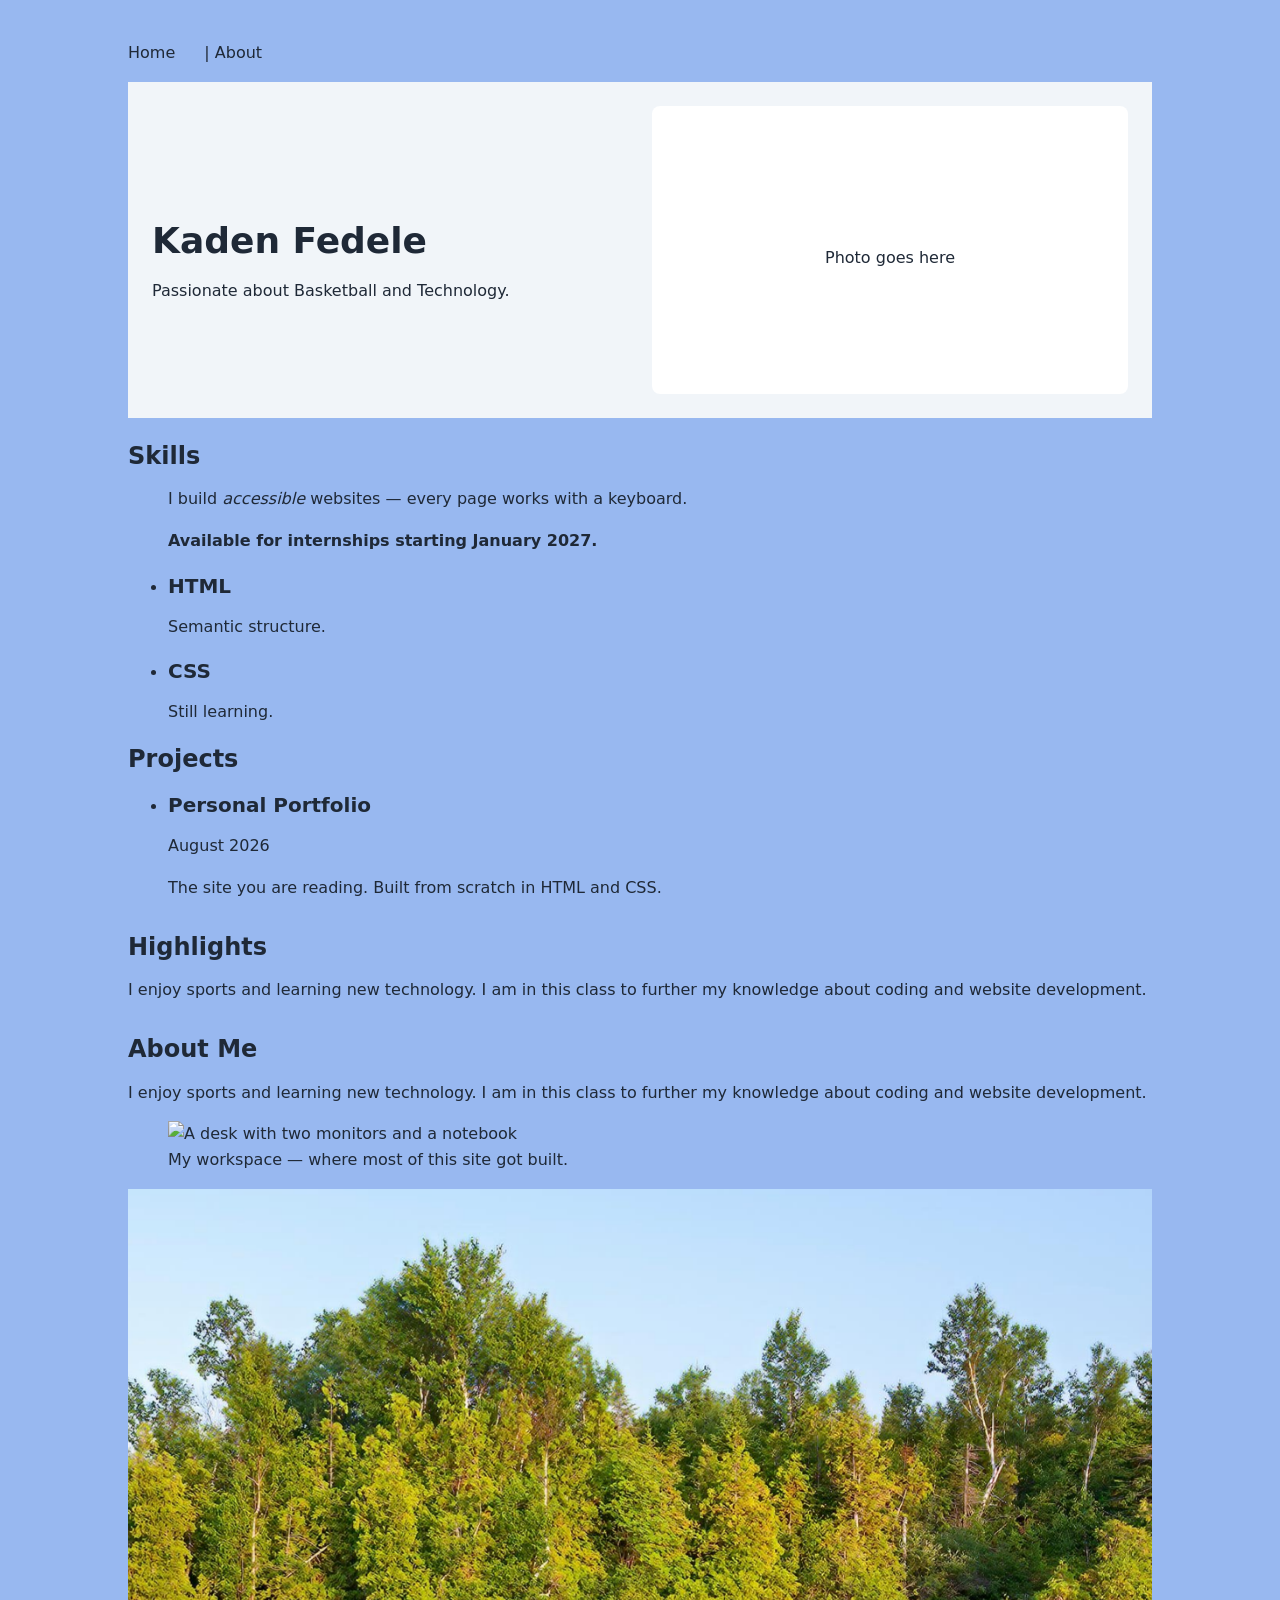
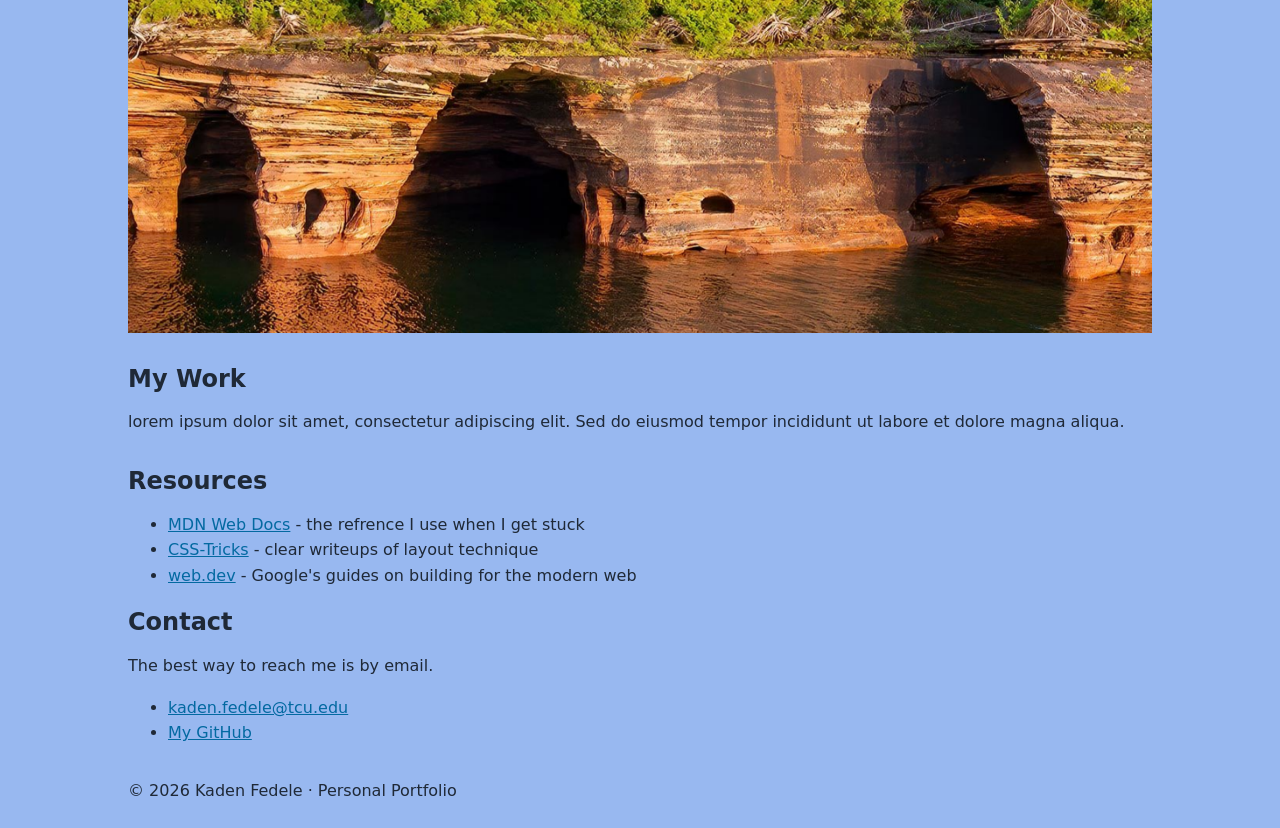
==== index.html @ b448541f "new changes" ====
<!DOCTYPE html>
<html lang="en">



<head>
    <meta charset="UTF-8">
    <meta name="viewport" content="width=device-width, initial-scale=1.0">
    <title>Document</title>
    <link rel="stylesheet" href="css/styles.css"></head>
<body>


    <nav>
        <a href="index.html">Home</a> |
        <a href="about.html">About</a>
    </nav>
    <header>
        <div class="header-text">
            <h1>Kaden Fedele</h1>
            <p>Passionate about Basketball and Technology.</p>
        </div>
        <div class="header-pic">
            <!-- TODO: replace before submitting -->
            <p>Photo goes here</p>
        </div>
    </header>
    <main>
        <section id="skills">
    <h2>Skills</h2>
    <ul class="skills-grid">
    <p>I build <em>accessible</em> websites — every page works with a keyboard.</p>
<p><strong>Available for internships starting January 2027.</strong></p>
        <li class="skill-card">
            <h3>HTML</h3>
            <p>Semantic structure.</p>
        </li>
        <li class="skill-card">
            <h3>CSS</h3>
            <p>Still learning.</p>
        </li>
    </ul>
<section id="projects">
    <h2>Projects</h2>
    <ul class="project-list">
        <li class="project-card">
            <h3>Personal Portfolio</h3>
            <p><time datetime="2026-08">August 2026</time></p>
            <p>The site you are reading. Built from scratch in HTML and CSS.</p>
        </li>
    </ul>
</section>
    </section>
        <section>
            <h2>Highlights</h2>
            <p>I enjoy sports and learning new technology. I am in this class to further my knowledge about coding and website development.</p>
        </section>

        <section>
            <h2>About Me</h2>
            <p>I enjoy sports and learning new technology. I am in this class to further my knowledge about coding and website development.</p>
                <figure>
                    <img src="images/workspace.jpg" alt="A desk with two monitors and a notebook">
                    <figcaption>My workspace — where most of this site got built.</figcaption>
                </figure>
            <img src="images/screensaver.png" alt="a picture that captures a moment in nature">
            </section>

        <section>
            <h2 id="work">My Work</h2>
            <p>lorem ipsum dolor sit amet, consectetur adipiscing elit. Sed do eiusmod tempor incididunt ut labore et dolore magna aliqua.</p>
        </section>

        <aside id="resources">
            <h2>Resources</h2>
            <ul>
                <li><a href="http://developer.mozilla.org/" target="_blank" rel="noopener">MDN Web Docs</a> - the refrence I use when I get stuck</li>
                <li><a href="https://css-tricks.com/" target="_blank" rel="noopener">CSS-Tricks</a> - clear writeups of layout technique</li>
                <li><a href="https://web.dev/" target="_blank" rel="noopener">web.dev</a> - Google's guides on building for the modern web</li>
            </ul>
        </aside>
        <section id="contact">
    <h2>Contact</h2>
    <p>The best way to reach me is by email.</p>
    <ul>
        <li><a href="kaden.fedele@tcu.edu">kaden.fedele@tcu.edu</a></li>
        <li><a href="https://github.com/kadenfedele" target="_blank" rel="noopener">My GitHub</a></li>
    </ul>
</section>
    </main>
    <footer>
       <p>&copy; 2026 Kaden Fedele · Personal Portfolio</p>
    </footer>
    
</body>
</html>
---- css/styles.css ----
/* ==========================
   1. RESET
   ========================== */

::before,
::after {
    box-sizing: border-box;
    margin: 0;
    padding: 0;
}

img {
    max-width: 100%;
    height: auto;
    display: block;
}

/* ==========================
   2. DESIGN TOKENS
   ========================== */

   :root {
    /* Color */
    --color-bg: #98b8f0;
    --color-surface: #ffffff;
    --color-text: #1f2937;
    --color-accent: #0369a1;

    /* Spacing — a modular scale */
    --space-sm: 0.5rem;
    --space-md: 1rem;
    --space-lg: 1.5rem;
    --space-xl: 2rem;

    /* Typography */
    --text-base: 1rem;
    --text-h3: 1.25rem;
    --text-h2: 1.5rem;
    --text-h1: 2.25rem;
    --leading-body: 1.6;
    --leading-heading: 1.2;

    /* Layout */
    --page-width: 64rem;
    --reading-width: 70ch;

    --font-stack: system-ui, 'Segoe UI', Tahoma, sans-serif;
    --color-surface-alt: #f1f5f9;
    --radius-md: 8px;
}

/* ==========================
   3. BASE ELEMENT STYLES
   ========================== */

   body {
    font-family: var(--font-stack);
    background-color: var(--color-bg);
    color: var(--color-text);
    font-size: var(--text-base);
    line-height: var(--leading-body);
}

h1 { font-size: var(--text-h1); line-height: var(--leading-heading); }
h2 { font-size: var(--text-h2); line-height: var(--leading-heading); }
h3 { font-size: var(--text-h3); line-height: var(--leading-heading); }

h1, h2, h3 { margin-bottom: var(--space-sm); }
p { margin-bottom: var(--space-md); }
p:last-child { margin-bottom: 0; }

a { color: var(--color-accent); }

/* ==========================
   4. LAYOUT
   ========================== */

   body {
    max-width: var(--page-width);
    margin: 0 auto;
    padding: var(--space-lg) var(--space-md);
}

header {
    display: flex;
    align-items: center;
    gap: var(--space-lg);
    padding: var(--space-lg);
    background-color: var(--color-surface-alt);
    margin-bottom: var(--space-lg);
}
.header-text { flex: 1; }
.header-pic {
    flex: 1;
    background-color: var(--color-surface);
    min-height: 18rem;
    border-radius: var(--radius-md);
    display: flex;
    align-items: center;
    justify-content: center;
    color: var(--color-muted);
}

nav {
    padding: var(--space-md) 0;
}
nav a {
    color: var(--color-text);
    text-decoration: none;
    margin-right: var(--space-lg);
}
nav a:hover { color: var(--color-accent); }

section { margin-bottom: var(--space-xl); }
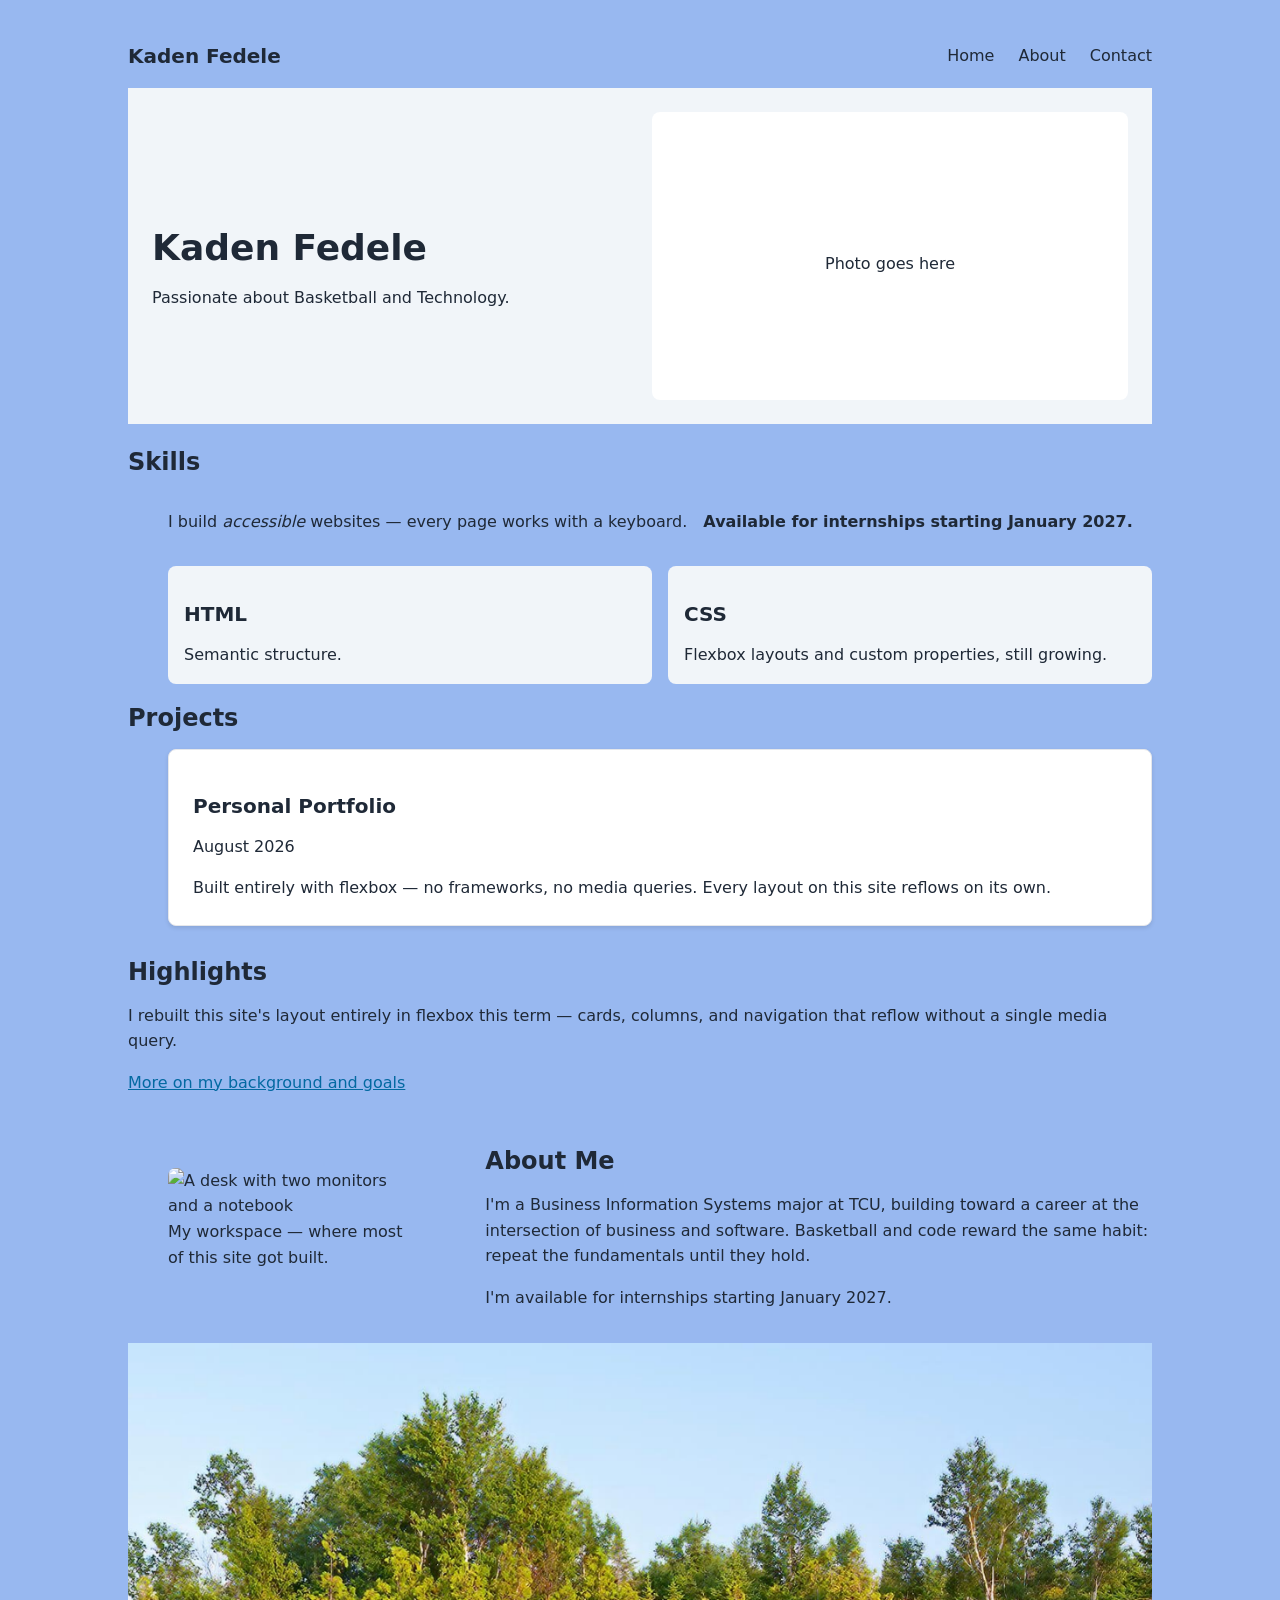
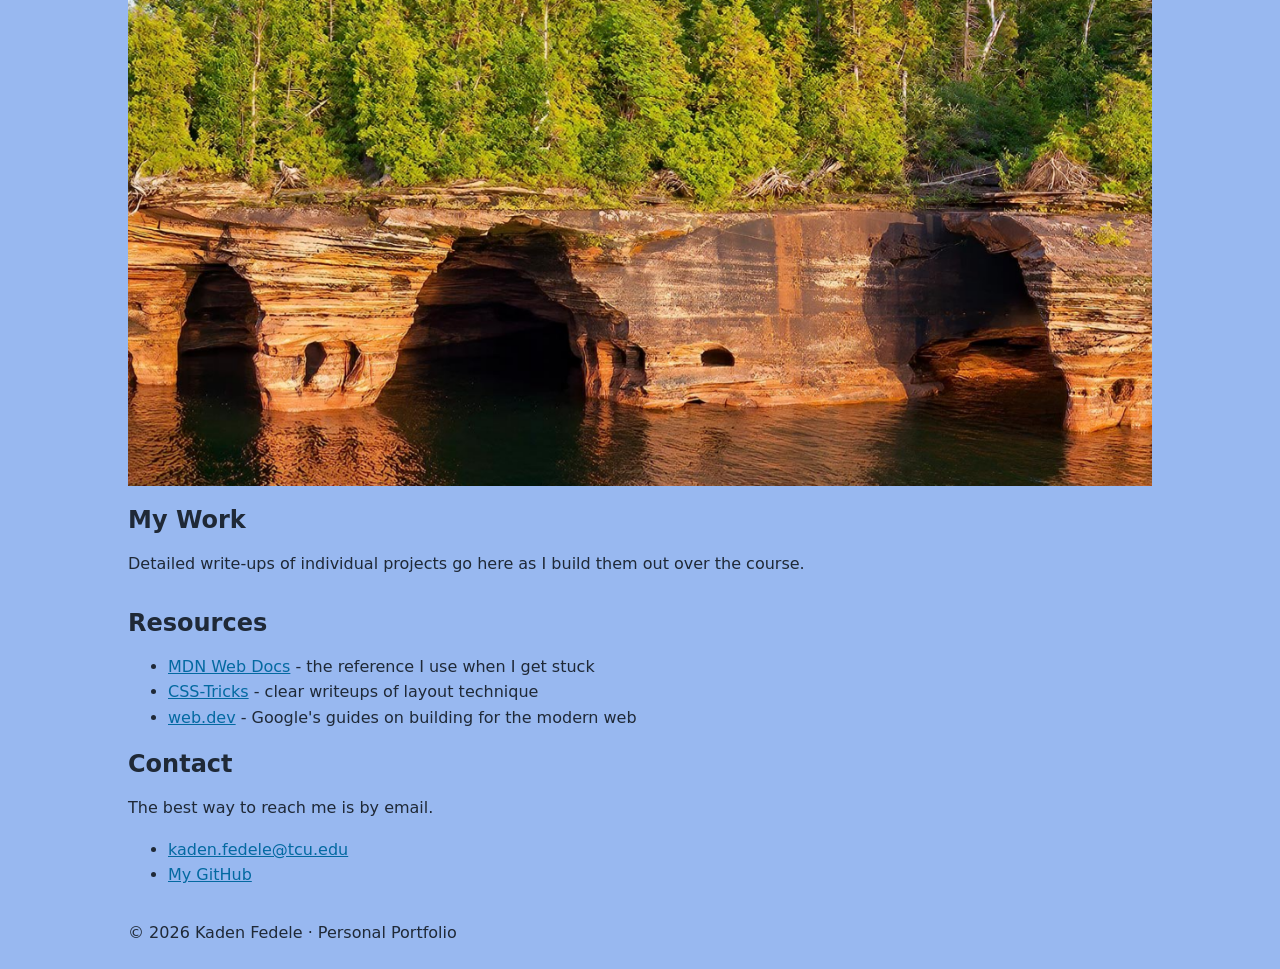
==== commit 94514863: "fixed everything" ====
--- a/index.html
+++ b/index.html
@@ -11,9 +11,13 @@
 <body>
 
 
-    <nav>
-        <a href="index.html">Home</a> |
-        <a href="about.html">About</a>
+    <nav class="nav-container">
+        <a href="index.html" class="logo">Kaden Fedele</a>
+        <div class="nav-links">
+            <a href="index.html">Home</a>
+            <a href="about.html">About</a>
+            <a href="index.html#contact">Contact</a>
+        </div>
     </nav>
     <header>
         <div class="header-text">
@@ -37,7 +41,7 @@
         </li>
         <li class="skill-card">
             <h3>CSS</h3>
-            <p>Still learning.</p>
+            <p>Flexbox layouts and custom properties, still growing.</p>
         </li>
     </ul>
 <section id="projects">
@@ -46,35 +50,42 @@
         <li class="project-card">
             <h3>Personal Portfolio</h3>
             <p><time datetime="2026-08">August 2026</time></p>
-            <p>The site you are reading. Built from scratch in HTML and CSS.</p>
+            <p>Built entirely with flexbox — no frameworks, no media queries. Every layout on this site reflows on its own.</p>
         </li>
     </ul>
 </section>
     </section>
         <section>
             <h2>Highlights</h2>
-            <p>I enjoy sports and learning new technology. I am in this class to further my knowledge about coding and website development.</p>
+            <p>I rebuilt this site's layout entirely in flexbox this term — cards, columns, and navigation that reflow without a single media query.</p>
+            <p><a href="#about">More on my background and goals</a></p>
         </section>
 
-        <section>
-            <h2>About Me</h2>
-            <p>I enjoy sports and learning new technology. I am in this class to further my knowledge about coding and website development.</p>
+        <section class="about">
+            <div class="about-image">
                 <figure>
                     <img src="images/workspace.jpg" alt="A desk with two monitors and a notebook">
                     <figcaption>My workspace — where most of this site got built.</figcaption>
                 </figure>
-            <img src="images/screensaver.png" alt="a picture that captures a moment in nature">
-            </section>
+            </div>
+            <div class="about-text">
+                <h2 id="about">About Me</h2>
+                <p>I'm a Business Information Systems major at TCU, building toward a career at the intersection of business and software. Basketball and code reward the same habit: repeat the fundamentals until they hold.</p>
+                <p>I'm available for internships starting January 2027.</p>
+            </div>
+        </section>
+        <!-- TODO: screensaver.png pulled out of About — decide where it belongs -->
+        <img src="images/screensaver.png" alt="a picture that captures a moment in nature">
 
         <section>
             <h2 id="work">My Work</h2>
-            <p>lorem ipsum dolor sit amet, consectetur adipiscing elit. Sed do eiusmod tempor incididunt ut labore et dolore magna aliqua.</p>
+            <p>Detailed write-ups of individual projects go here as I build them out over the course.</p>
         </section>
 
         <aside id="resources">
             <h2>Resources</h2>
             <ul>
-                <li><a href="http://developer.mozilla.org/" target="_blank" rel="noopener">MDN Web Docs</a> - the refrence I use when I get stuck</li>
+                <li><a href="http://developer.mozilla.org/" target="_blank" rel="noopener">MDN Web Docs</a> - the reference I use when I get stuck</li>
                 <li><a href="https://css-tricks.com/" target="_blank" rel="noopener">CSS-Tricks</a> - clear writeups of layout technique</li>
                 <li><a href="https://web.dev/" target="_blank" rel="noopener">web.dev</a> - Google's guides on building for the modern web</li>
             </ul>
@@ -83,7 +94,7 @@
     <h2>Contact</h2>
     <p>The best way to reach me is by email.</p>
     <ul>
-        <li><a href="kaden.fedele@tcu.edu">kaden.fedele@tcu.edu</a></li>
+        <li><a href="mailto:kaden.fedele@tcu.edu">kaden.fedele@tcu.edu</a></li>
         <li><a href="https://github.com/kadenfedele" target="_blank" rel="noopener">My GitHub</a></li>
     </ul>
 </section>
--- a/css/styles.css
+++ b/css/styles.css
@@ -47,6 +47,8 @@
     --font-stack: system-ui, 'Segoe UI', Tahoma, sans-serif;
     --color-surface-alt: #f1f5f9;
     --radius-md: 8px;
+    --color-border: #e5e7eb;
+    --shadow-sm: 0 2px 4px rgba(0, 0, 0, 0.1);
 }
 
 /* ==========================
@@ -88,8 +90,9 @@
     padding: var(--space-lg);
     background-color: var(--color-surface-alt);
     margin-bottom: var(--space-lg);
+    flex-wrap: wrap;
 }
-.header-text { flex: 1; }
+.header-text { flex: 1; min-width: 16rem; }
 .header-pic {
     flex: 1;
     background-color: var(--color-surface);
@@ -99,6 +102,7 @@
     align-items: center;
     justify-content: center;
     color: var(--color-muted);
+    min-width: 16rem;
 }
 
 nav {
@@ -107,8 +111,63 @@
 nav a {
     color: var(--color-text);
     text-decoration: none;
-    margin-right: var(--space-lg);
 }
 nav a:hover { color: var(--color-accent); }
 
-section { margin-bottom: var(--space-xl); }+.nav-container {
+    display: flex;
+    align-items: center;
+    justify-content: space-between;
+    flex-wrap: wrap;
+    gap: var(--space-md);
+}
+.nav-links {
+    display: flex;
+    gap: var(--space-lg);
+}
+.logo {
+    font-size: var(--text-h3);
+    font-weight: bold;
+    color: var(--color-text);
+    text-decoration: none;
+}
+
+section { margin-bottom: var(--space-xl); }
+
+.skills-grid {
+    list-style: none;
+    display: flex;
+    flex-wrap: wrap;
+    gap: var(--space-md);
+}
+.skill-card {
+    flex: 1;
+    min-width: 12rem;
+    padding: var(--space-md);
+    background-color: var(--color-surface-alt);
+    border-radius: var(--radius-md);
+}
+
+.about {
+    display: flex;
+    flex-wrap: wrap;
+    align-items: center;
+    gap: var(--space-lg);
+}
+.about-image { flex: 1; min-width: 16rem; }
+.about-image img { width: 100%; border-radius: var(--radius-md); }
+.about-text { flex: 2; min-width: 16rem; max-width: var(--reading-width); }
+
+.project-list {
+    list-style: none;
+    display: flex;
+    flex-direction: column;
+    gap: var(--space-lg);
+}
+.project-card {
+    padding: var(--space-lg);
+    background-color: var(--color-surface);
+    border: 1px solid var(--color-border);
+    border-radius: var(--radius-md);
+    box-shadow: var(--shadow-sm);
+}
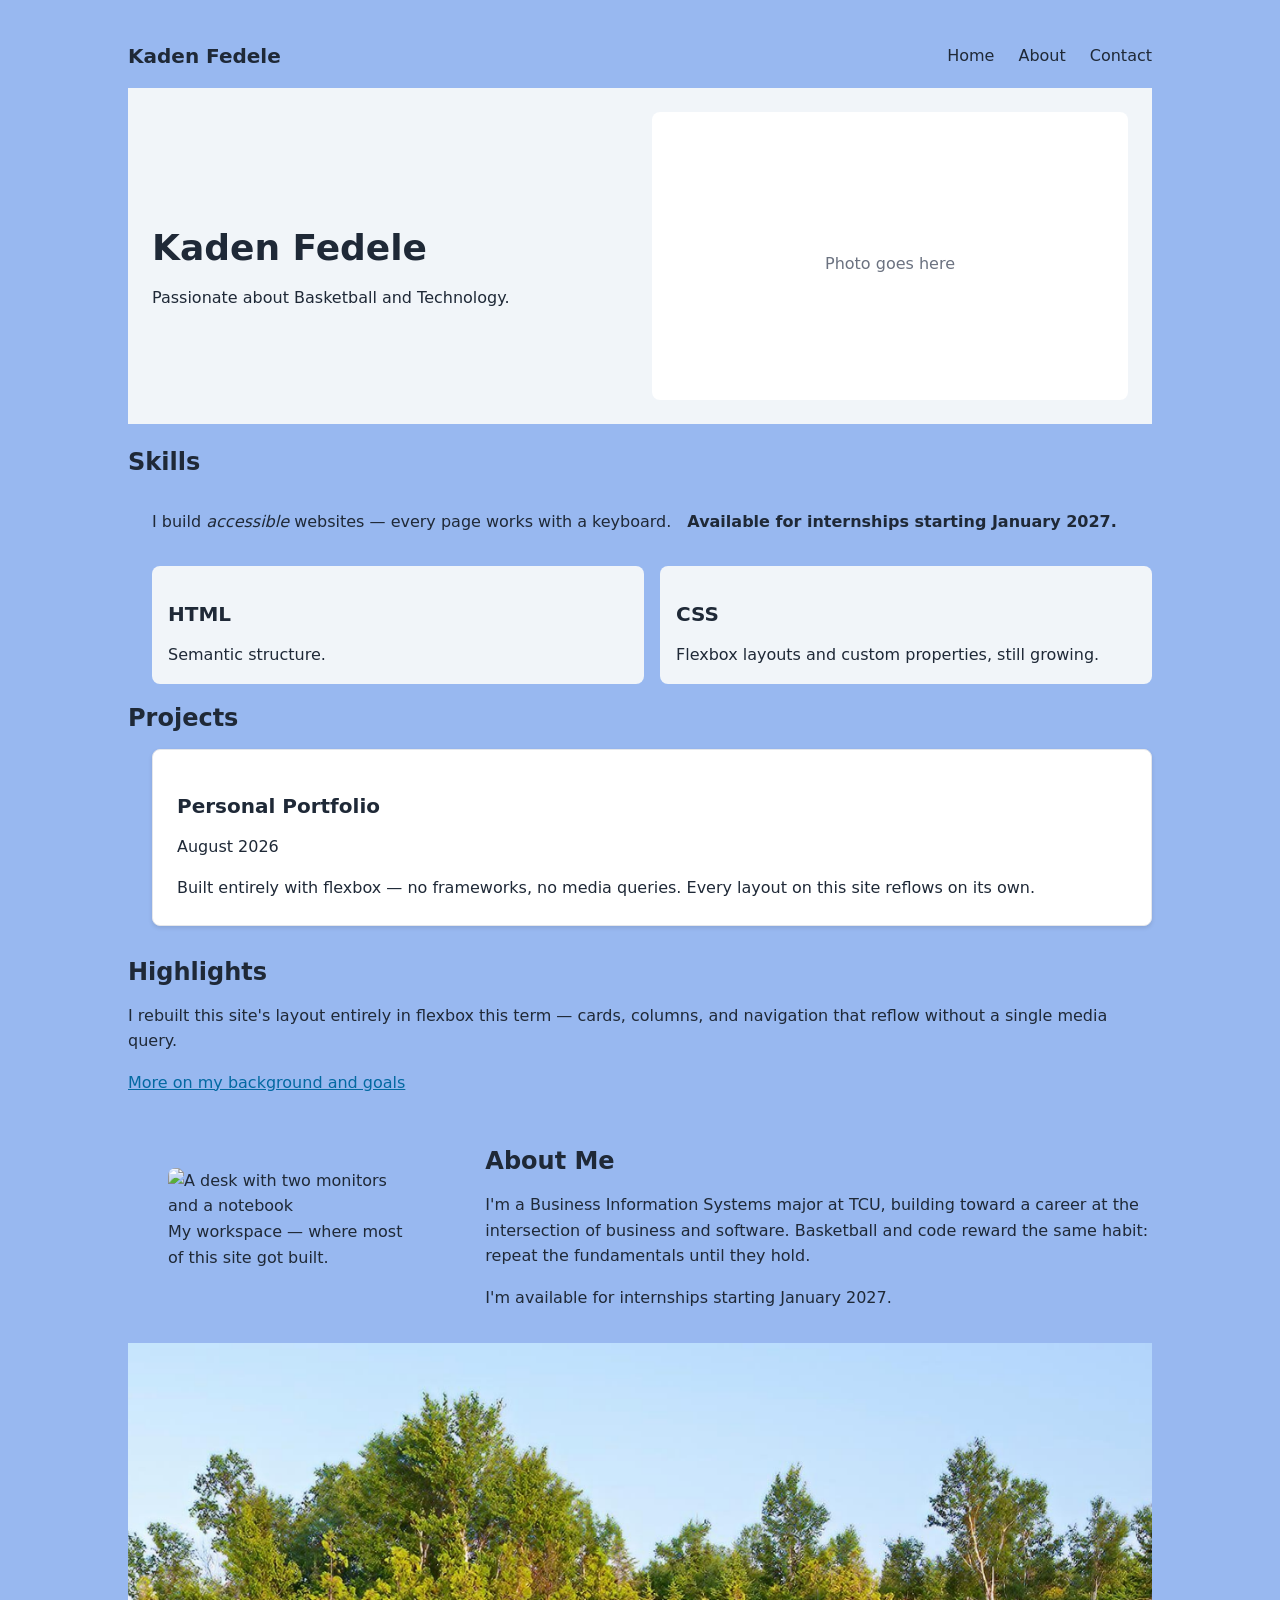
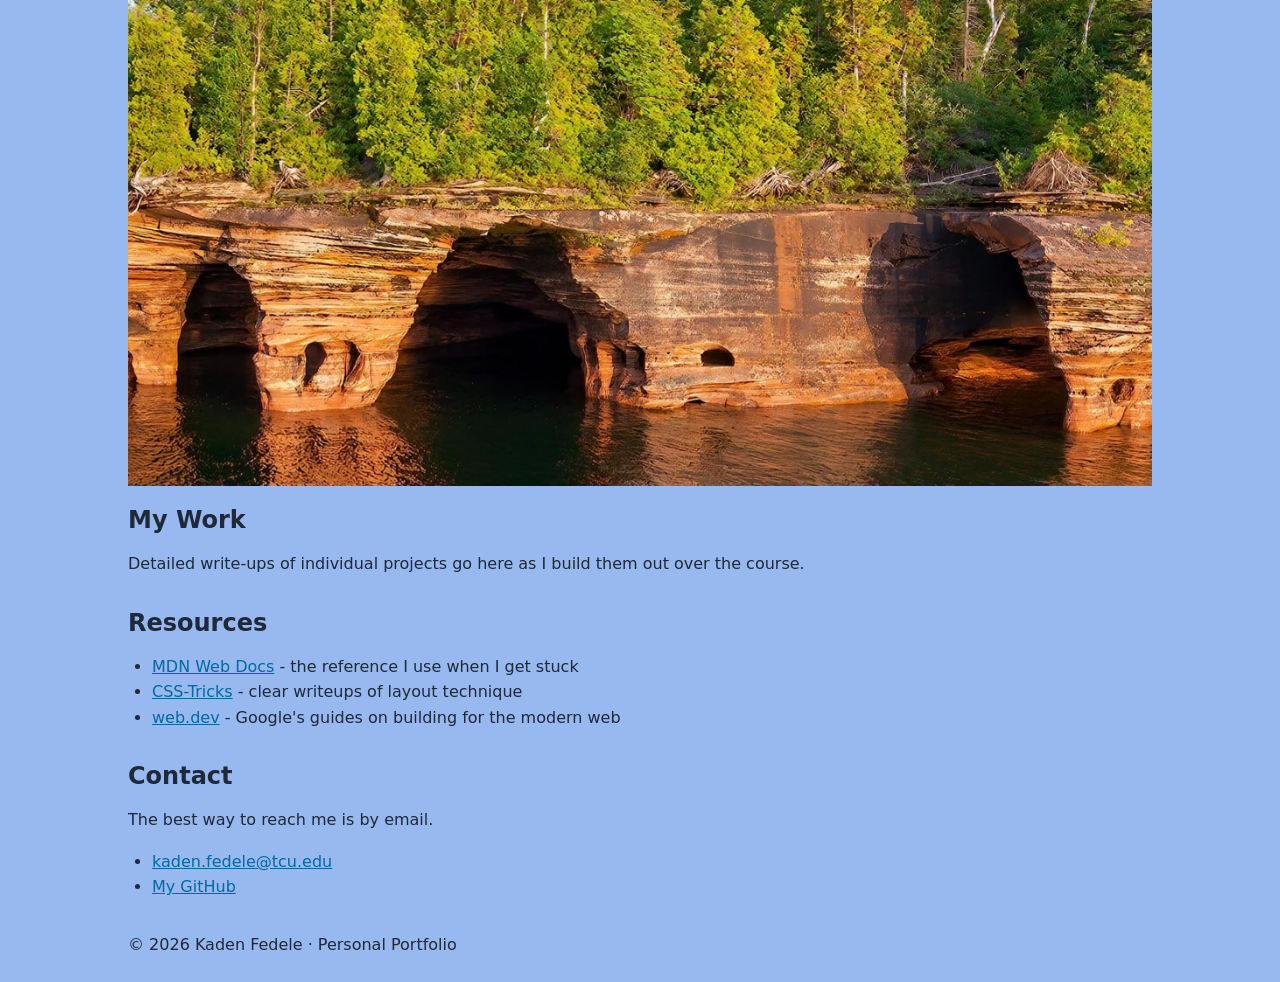
==== commit e20318e0: "alignment" ====
--- a/index.html
+++ b/index.html
@@ -7,7 +7,9 @@
     <meta charset="UTF-8">
     <meta name="viewport" content="width=device-width, initial-scale=1.0">
     <title>Document</title>
-    <link rel="stylesheet" href="css/styles.css"></head>
+    <link rel="stylesheet" href="css/styles.css">
+</head>
+
 <body>
 
 
@@ -31,33 +33,35 @@
     </header>
     <main>
         <section id="skills">
-    <h2>Skills</h2>
-    <ul class="skills-grid">
-    <p>I build <em>accessible</em> websites — every page works with a keyboard.</p>
-<p><strong>Available for internships starting January 2027.</strong></p>
-        <li class="skill-card">
-            <h3>HTML</h3>
-            <p>Semantic structure.</p>
-        </li>
-        <li class="skill-card">
-            <h3>CSS</h3>
-            <p>Flexbox layouts and custom properties, still growing.</p>
-        </li>
-    </ul>
-<section id="projects">
-    <h2>Projects</h2>
-    <ul class="project-list">
-        <li class="project-card">
-            <h3>Personal Portfolio</h3>
-            <p><time datetime="2026-08">August 2026</time></p>
-            <p>Built entirely with flexbox — no frameworks, no media queries. Every layout on this site reflows on its own.</p>
-        </li>
-    </ul>
-</section>
-    </section>
+            <h2>Skills</h2>
+            <ul class="skills-grid">
+                <p>I build <em>accessible</em> websites — every page works with a keyboard.</p>
+                <p><strong>Available for internships starting January 2027.</strong></p>
+                <li class="skill-card">
+                    <h3>HTML</h3>
+                    <p>Semantic structure.</p>
+                </li>
+                <li class="skill-card">
+                    <h3>CSS</h3>
+                    <p>Flexbox layouts and custom properties, still growing.</p>
+                </li>
+            </ul>
+            <section id="projects">
+                <h2>Projects</h2>
+                <ul class="project-list">
+                    <li class="project-card">
+                        <h3>Personal Portfolio</h3>
+                        <p><time datetime="2026-08">August 2026</time></p>
+                        <p>Built entirely with flexbox — no frameworks, no media queries. Every layout on this site
+                            reflows on its own.</p>
+                    </li>
+                </ul>
+            </section>
+        </section>
         <section>
             <h2>Highlights</h2>
-            <p>I rebuilt this site's layout entirely in flexbox this term — cards, columns, and navigation that reflow without a single media query.</p>
+            <p>I rebuilt this site's layout entirely in flexbox this term — cards, columns, and navigation that reflow
+                without a single media query.</p>
             <p><a href="#about">More on my background and goals</a></p>
         </section>
 
@@ -70,7 +74,9 @@
             </div>
             <div class="about-text">
                 <h2 id="about">About Me</h2>
-                <p>I'm a Business Information Systems major at TCU, building toward a career at the intersection of business and software. Basketball and code reward the same habit: repeat the fundamentals until they hold.</p>
+                <p>I'm a Business Information Systems major at TCU, building toward a career at the intersection of
+                    business and software. Basketball and code reward the same habit: repeat the fundamentals until they
+                    hold.</p>
                 <p>I'm available for internships starting January 2027.</p>
             </div>
         </section>
@@ -85,23 +91,27 @@
         <aside id="resources">
             <h2>Resources</h2>
             <ul>
-                <li><a href="http://developer.mozilla.org/" target="_blank" rel="noopener">MDN Web Docs</a> - the reference I use when I get stuck</li>
-                <li><a href="https://css-tricks.com/" target="_blank" rel="noopener">CSS-Tricks</a> - clear writeups of layout technique</li>
-                <li><a href="https://web.dev/" target="_blank" rel="noopener">web.dev</a> - Google's guides on building for the modern web</li>
+                <li><a href="http://developer.mozilla.org/" target="_blank" rel="noopener">MDN Web Docs</a> - the
+                    reference I use when I get stuck</li>
+                <li><a href="https://css-tricks.com/" target="_blank" rel="noopener">CSS-Tricks</a> - clear writeups of
+                    layout technique</li>
+                <li><a href="https://web.dev/" target="_blank" rel="noopener">web.dev</a> - Google's guides on building
+                    for the modern web</li>
             </ul>
         </aside>
         <section id="contact">
-    <h2>Contact</h2>
-    <p>The best way to reach me is by email.</p>
-    <ul>
-        <li><a href="mailto:kaden.fedele@tcu.edu">kaden.fedele@tcu.edu</a></li>
-        <li><a href="https://github.com/kadenfedele" target="_blank" rel="noopener">My GitHub</a></li>
-    </ul>
-</section>
+            <h2>Contact</h2>
+            <p>The best way to reach me is by email.</p>
+            <ul>
+                <li><a href="mailto:kaden.fedele@tcu.edu">kaden.fedele@tcu.edu</a></li>
+                <li><a href="https://github.com/kadenfedele" target="_blank" rel="noopener">My GitHub</a></li>
+            </ul>
+        </section>
     </main>
     <footer>
-       <p>&copy; 2026 Kaden Fedele · Personal Portfolio</p>
+        <p>&copy; 2026 Kaden Fedele · Personal Portfolio</p>
     </footer>
-    
+
 </body>
+
 </html>
--- a/css/styles.css
+++ b/css/styles.css
@@ -25,6 +25,7 @@
     --color-surface: #ffffff;
     --color-text: #1f2937;
     --color-accent: #0369a1;
+    --color-muted: #6b7280;
 
     /* Spacing — a modular scale */
     --space-sm: 0.5rem;
@@ -72,6 +73,8 @@
 p:last-child { margin-bottom: 0; }
 
 a { color: var(--color-accent); }
+ul { padding-left: var(--space-lg); }
+
 
 /* ==========================
    4. LAYOUT
@@ -132,7 +135,7 @@
     text-decoration: none;
 }
 
-section { margin-bottom: var(--space-xl); }
+section, aside { margin-bottom: var(--space-xl); }
 
 .skills-grid {
     list-style: none;
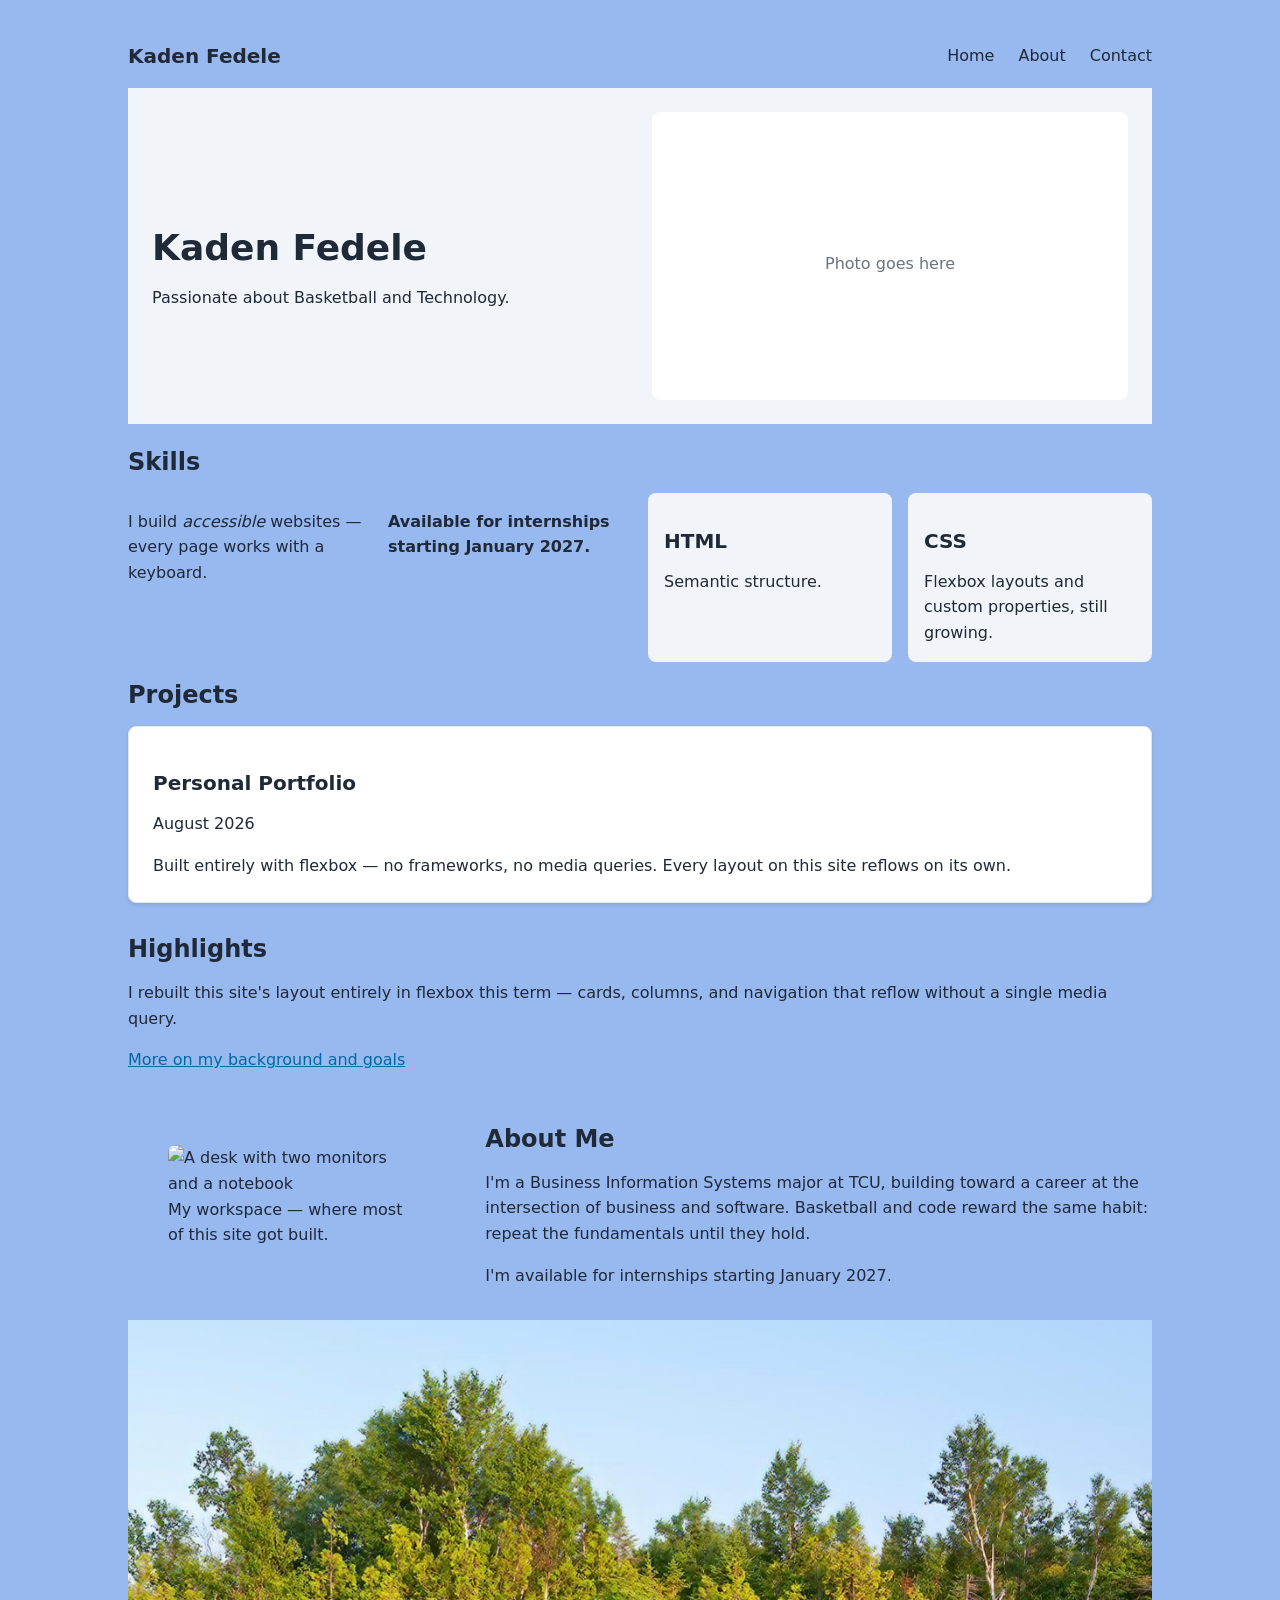
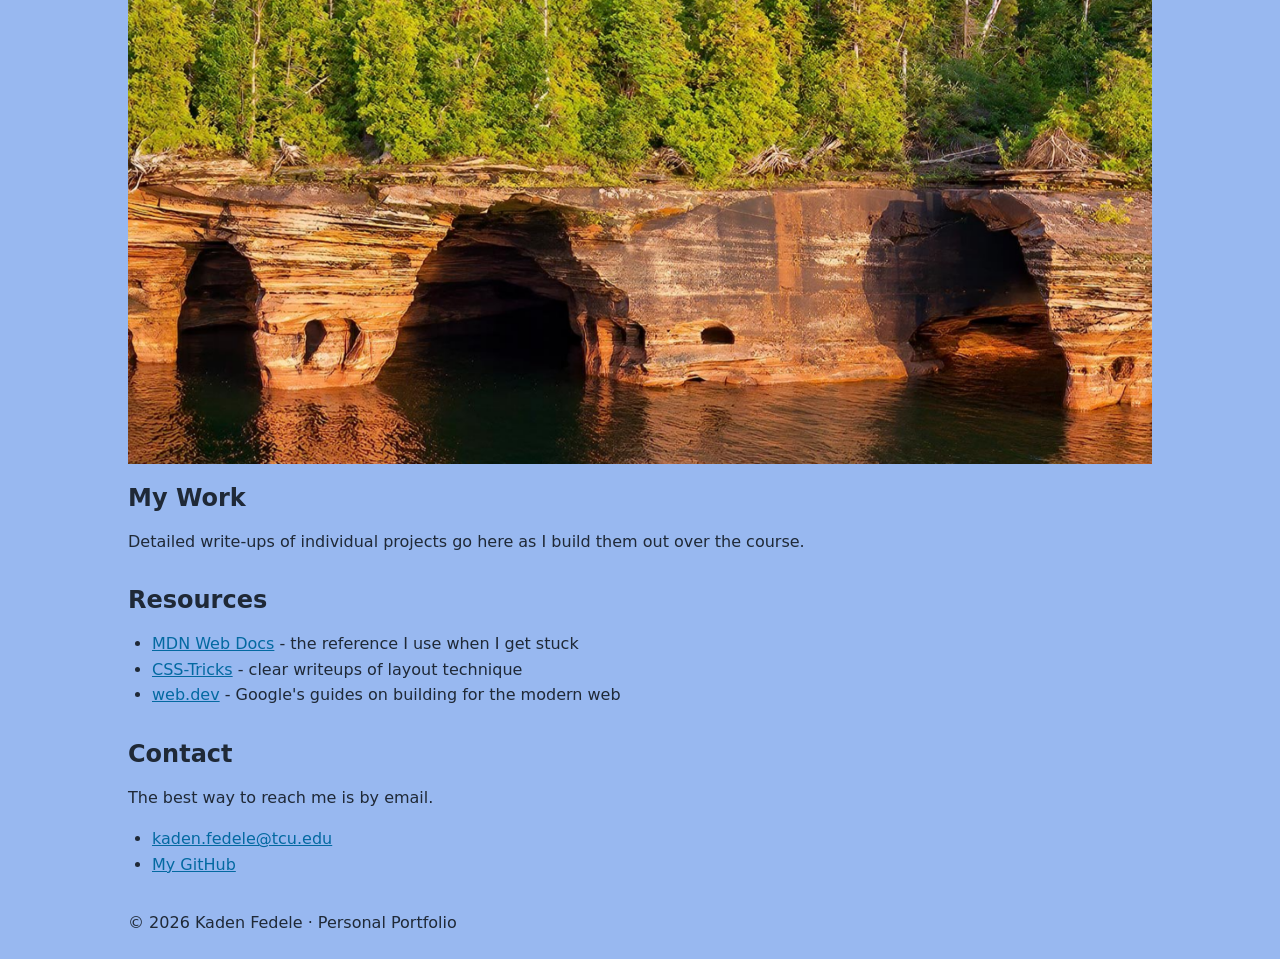
==== commit 9c3d120b: "9/10 changes" ====
--- a/index.html
+++ b/index.html
@@ -49,7 +49,7 @@
             <section id="projects">
                 <h2>Projects</h2>
                 <ul class="project-list">
-                    <li class="project-card">
+                    <li class="project-card featured">
                         <h3>Personal Portfolio</h3>
                         <p><time datetime="2026-08">August 2026</time></p>
                         <p>Built entirely with flexbox — no frameworks, no media queries. Every layout on this site
--- a/css/styles.css
+++ b/css/styles.css
@@ -78,6 +78,10 @@
 
 /* ==========================
    4. LAYOUT
+   Breakpoints used in this file:
+     768px  — tablet and larger
+   (CSS variables cannot be used inside @media conditions,
+    so breakpoints are documented here instead of tokenized.)
    ========================== */
 
    body {
@@ -139,13 +143,12 @@
 
 .skills-grid {
     list-style: none;
-    display: flex;
-    flex-wrap: wrap;
+    padding-left: 0;
+    display: grid;
+    grid-template-columns: repeat(auto-fit, minmax(12rem, 1fr));
     gap: var(--space-md);
 }
 .skill-card {
-    flex: 1;
-    min-width: 12rem;
     padding: var(--space-md);
     background-color: var(--color-surface-alt);
     border-radius: var(--radius-md);
@@ -163,9 +166,14 @@
 
 .project-list {
     list-style: none;
-    display: flex;
-    flex-direction: column;
+    padding-left: 0;
+    display: grid;
+    grid-template-columns: 1fr;
     gap: var(--space-lg);
+}
+@media (min-width: 768px) {
+    .project-list { grid-template-columns: 1fr 1fr; }
+    .project-card.featured { grid-column: span 2; }
 }
 .project-card {
     padding: var(--space-lg);
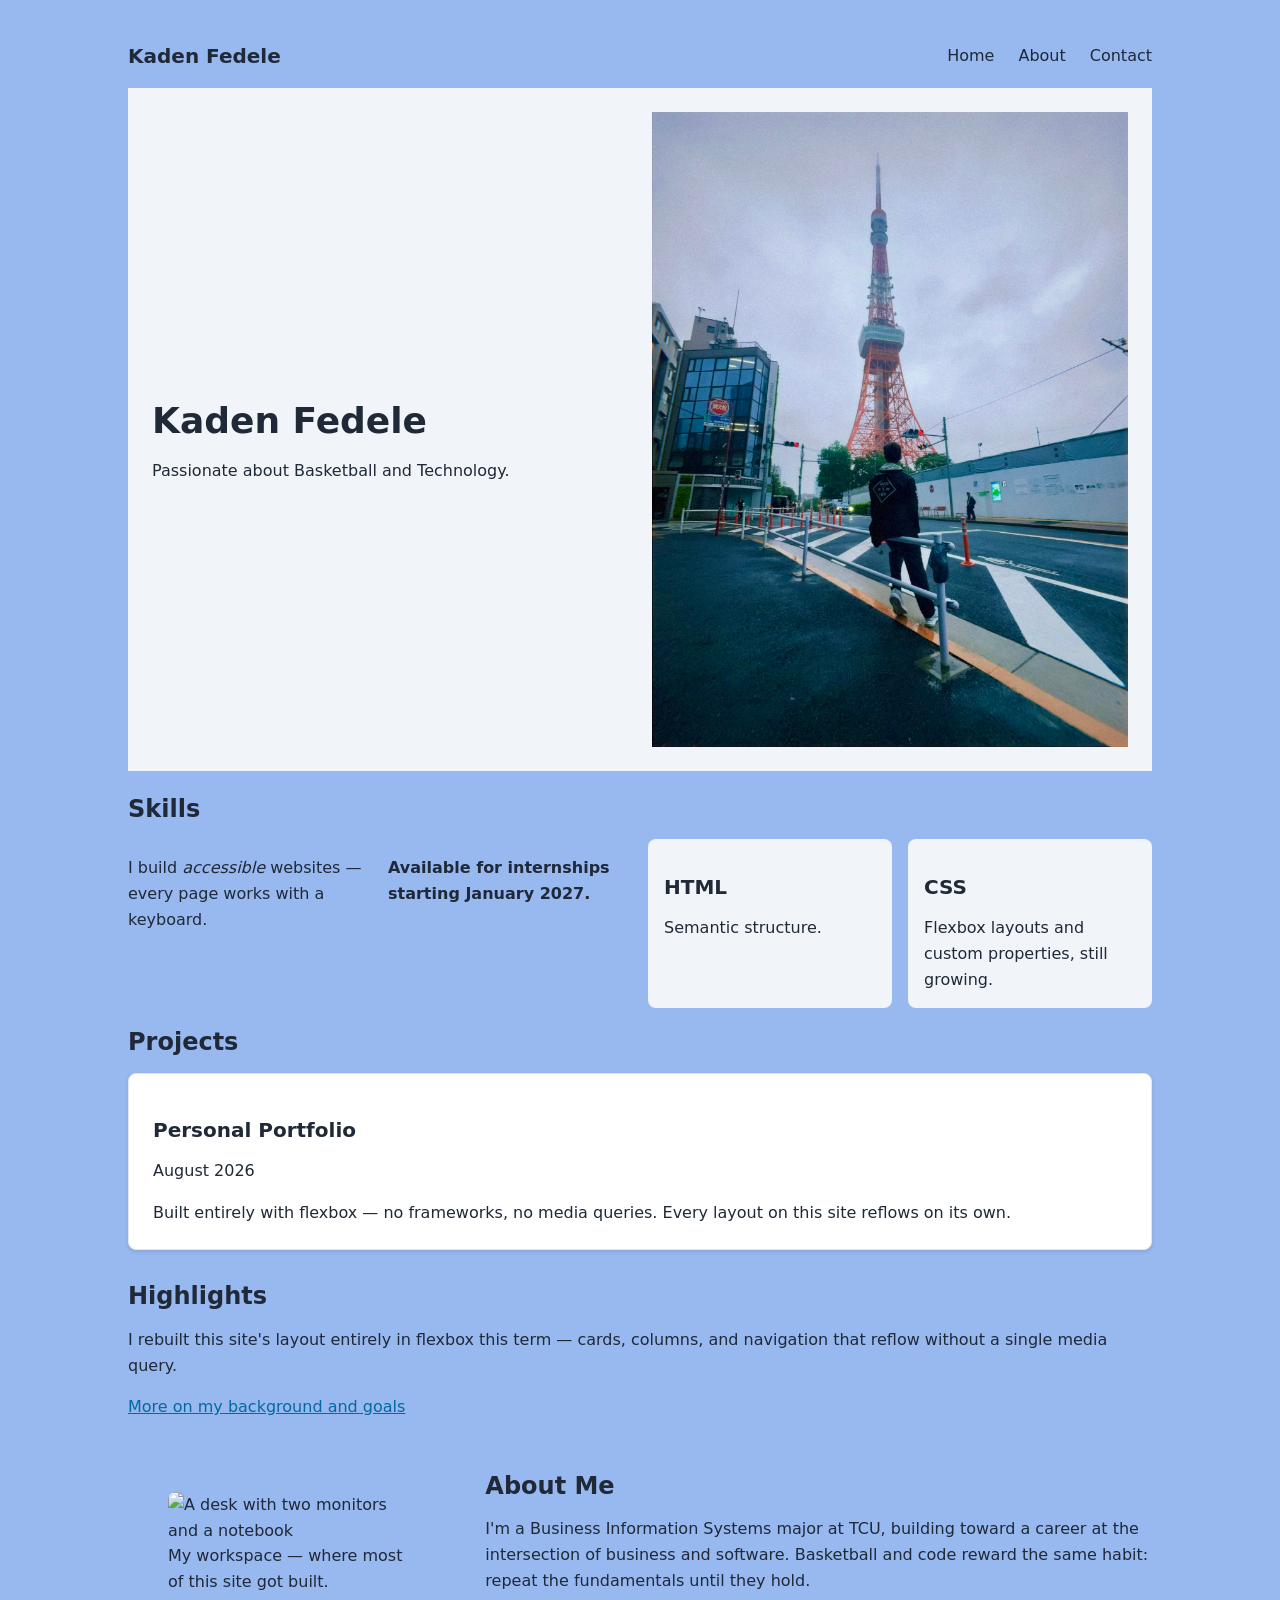
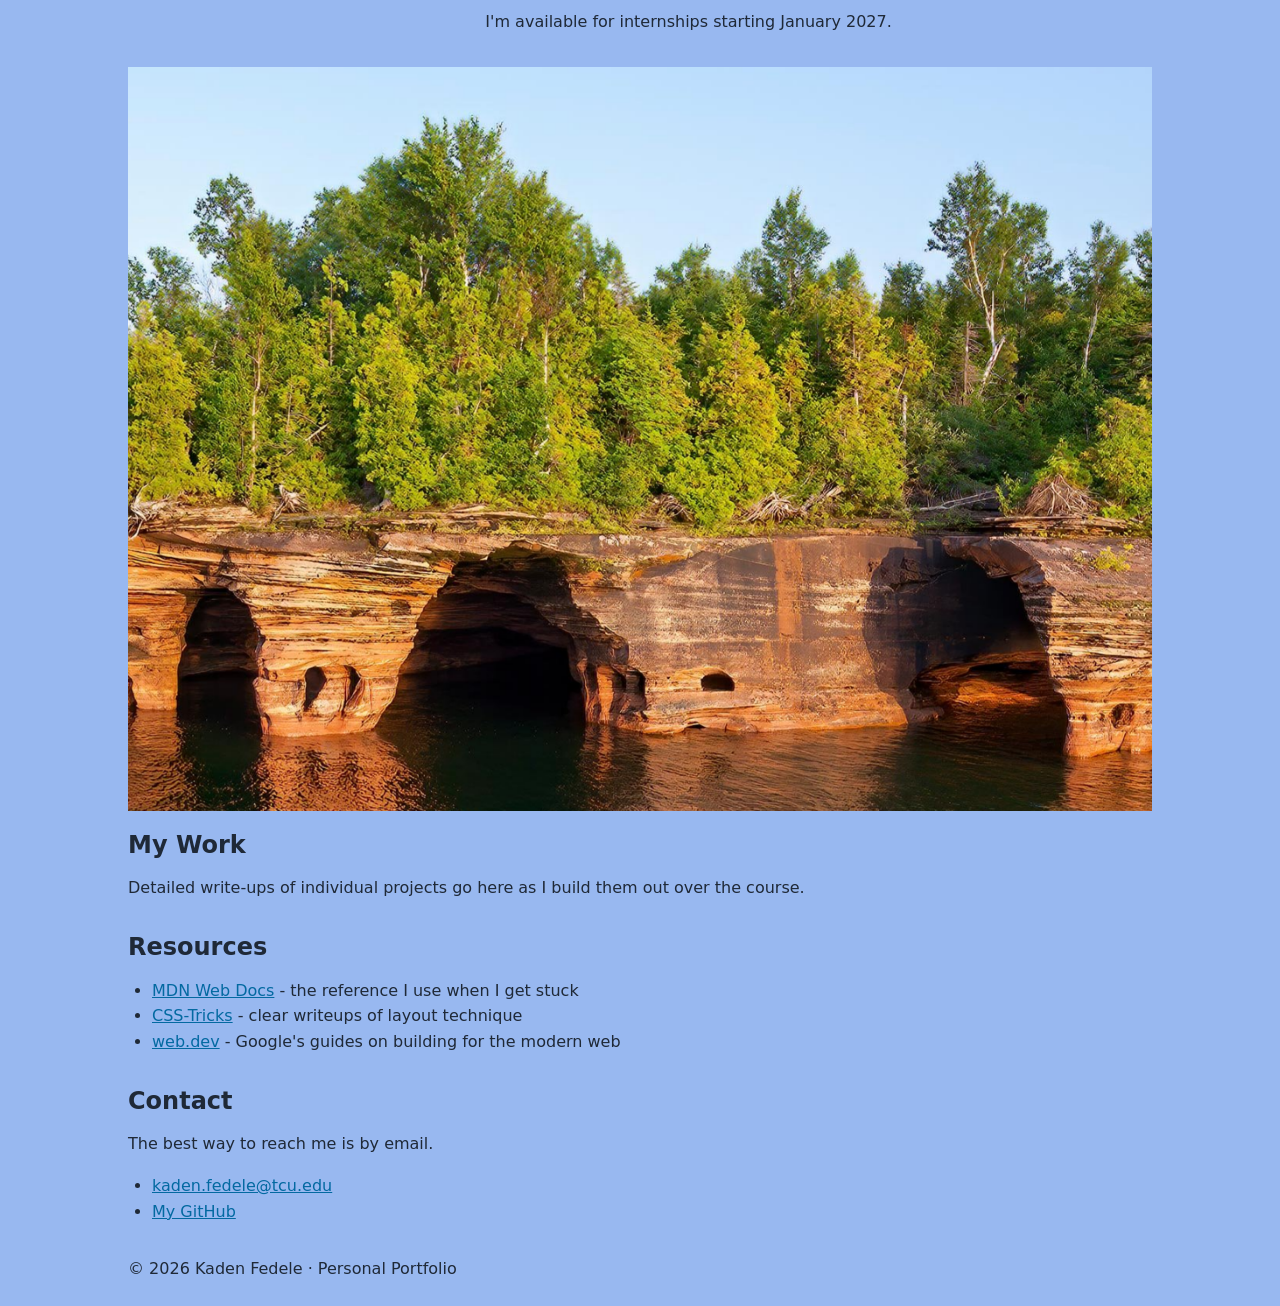
==== commit dc35814f: "tokyotower" ====
--- a/index.html
+++ b/index.html
@@ -27,8 +27,7 @@
             <p>Passionate about Basketball and Technology.</p>
         </div>
         <div class="header-pic">
-            <!-- TODO: replace before submitting -->
-            <p>Photo goes here</p>
+            <img src="images/tokyotower.jpeg" alt="Kaden Fedele at Tokyo Tower">
         </div>
     </header>
     <main>
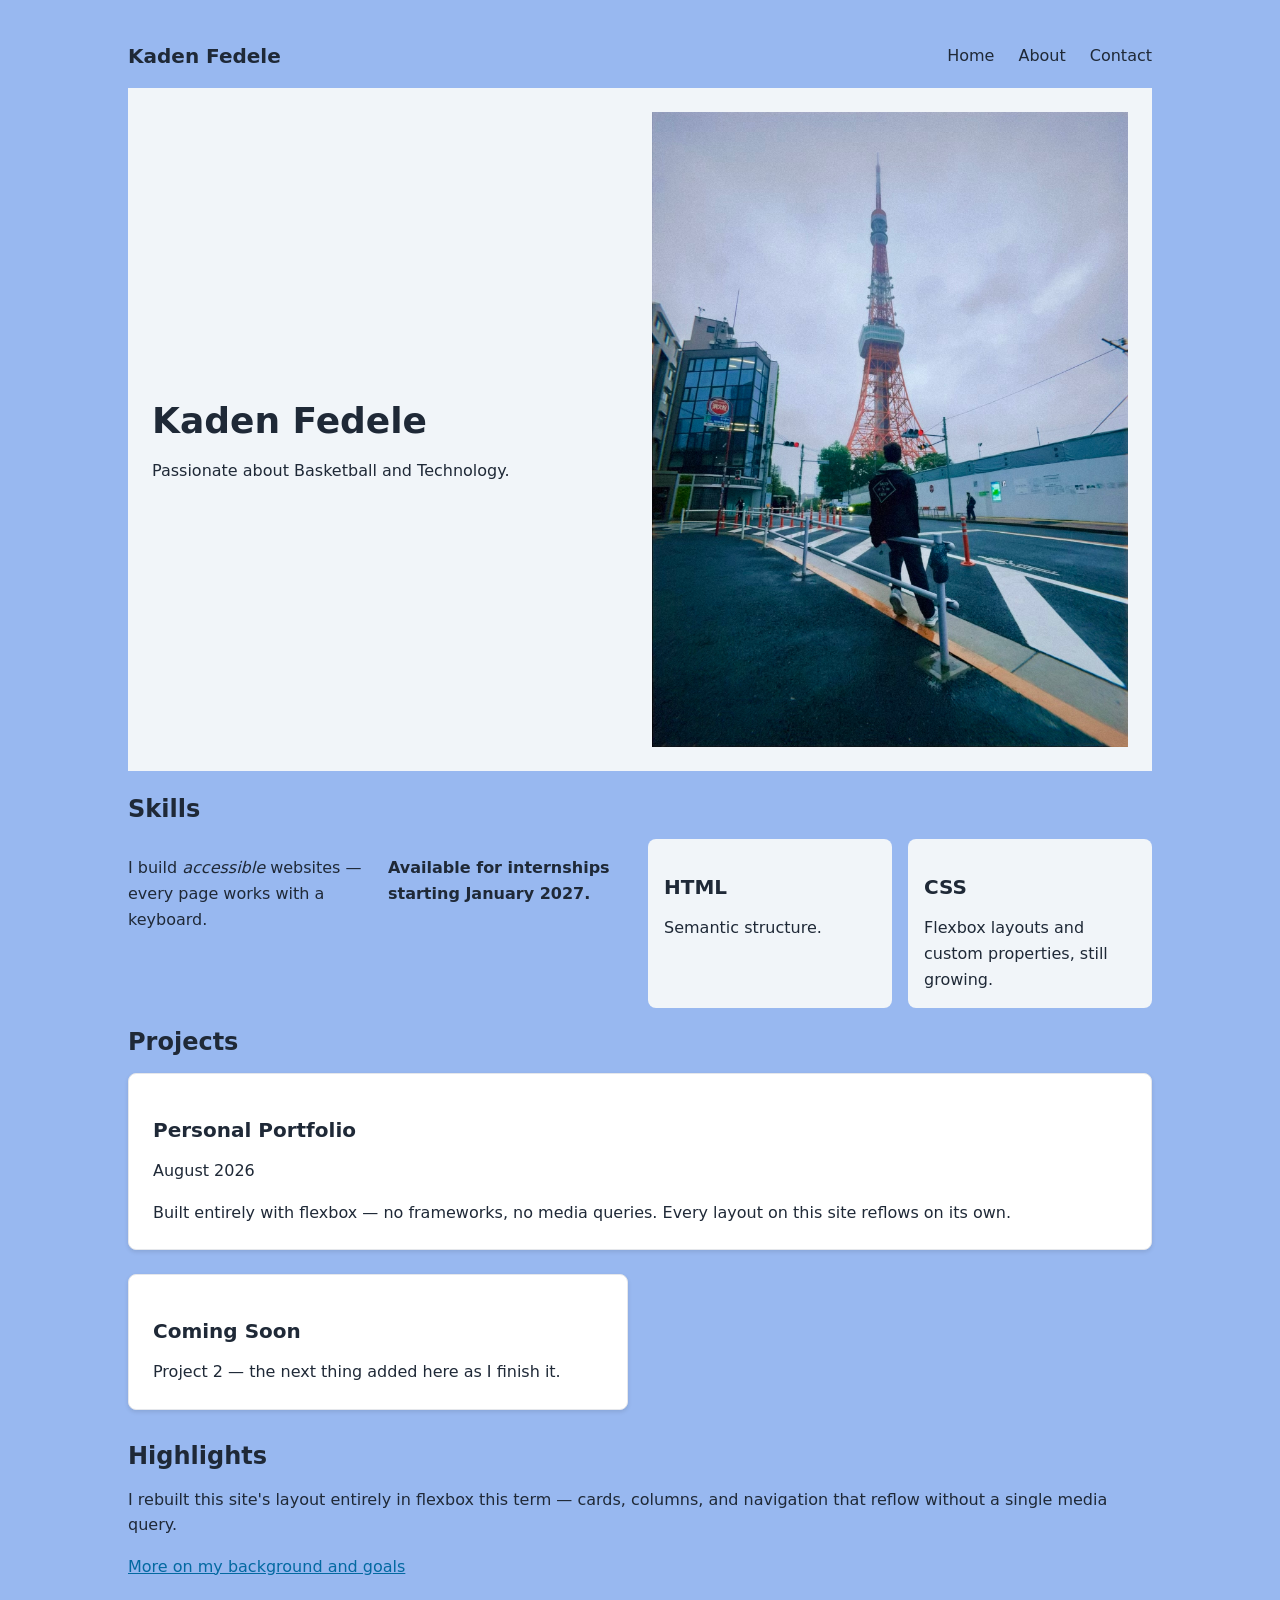
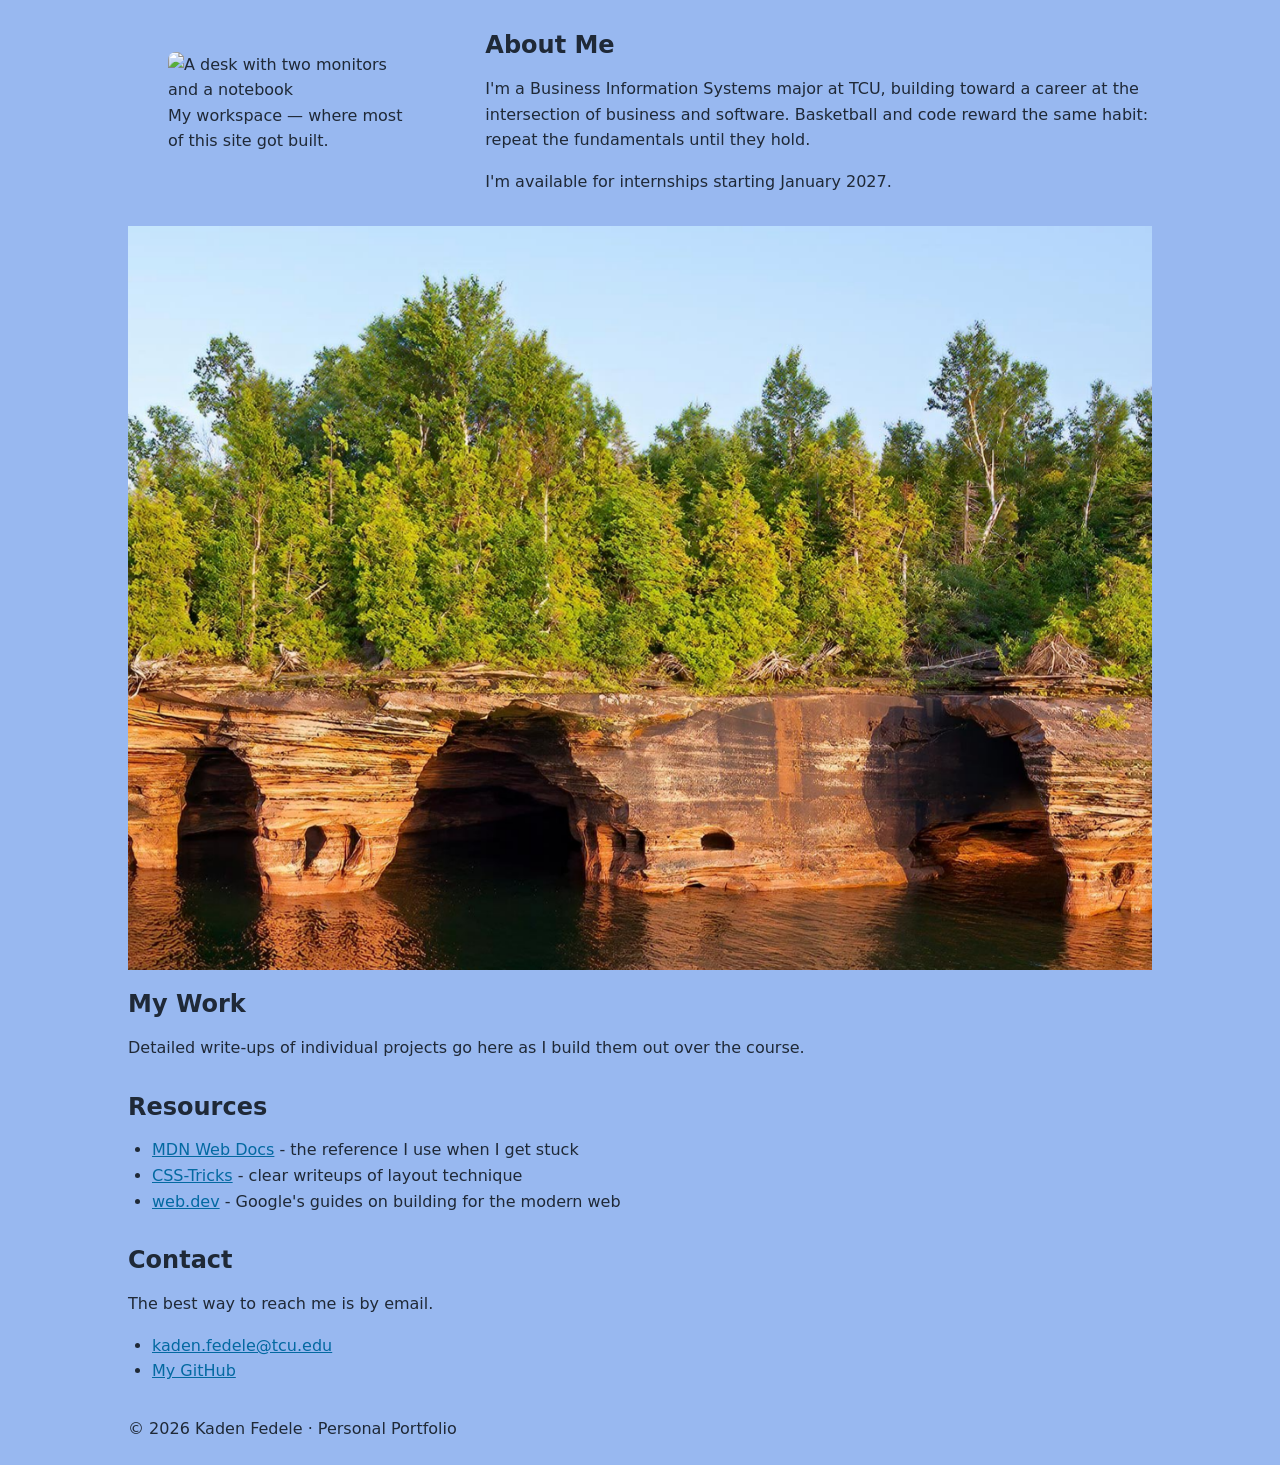
==== commit b3889eb1: "9/11 changes" ====
--- a/index.html
+++ b/index.html
@@ -53,6 +53,10 @@
                         <p><time datetime="2026-08">August 2026</time></p>
                         <p>Built entirely with flexbox — no frameworks, no media queries. Every layout on this site
                             reflows on its own.</p>
+                    </li>
+                    <li class="project-card">
+                        <h3>Coming Soon</h3>
+                        <p>Project 2 — the next thing added here as I finish it.</p>
                     </li>
                 </ul>
             </section>
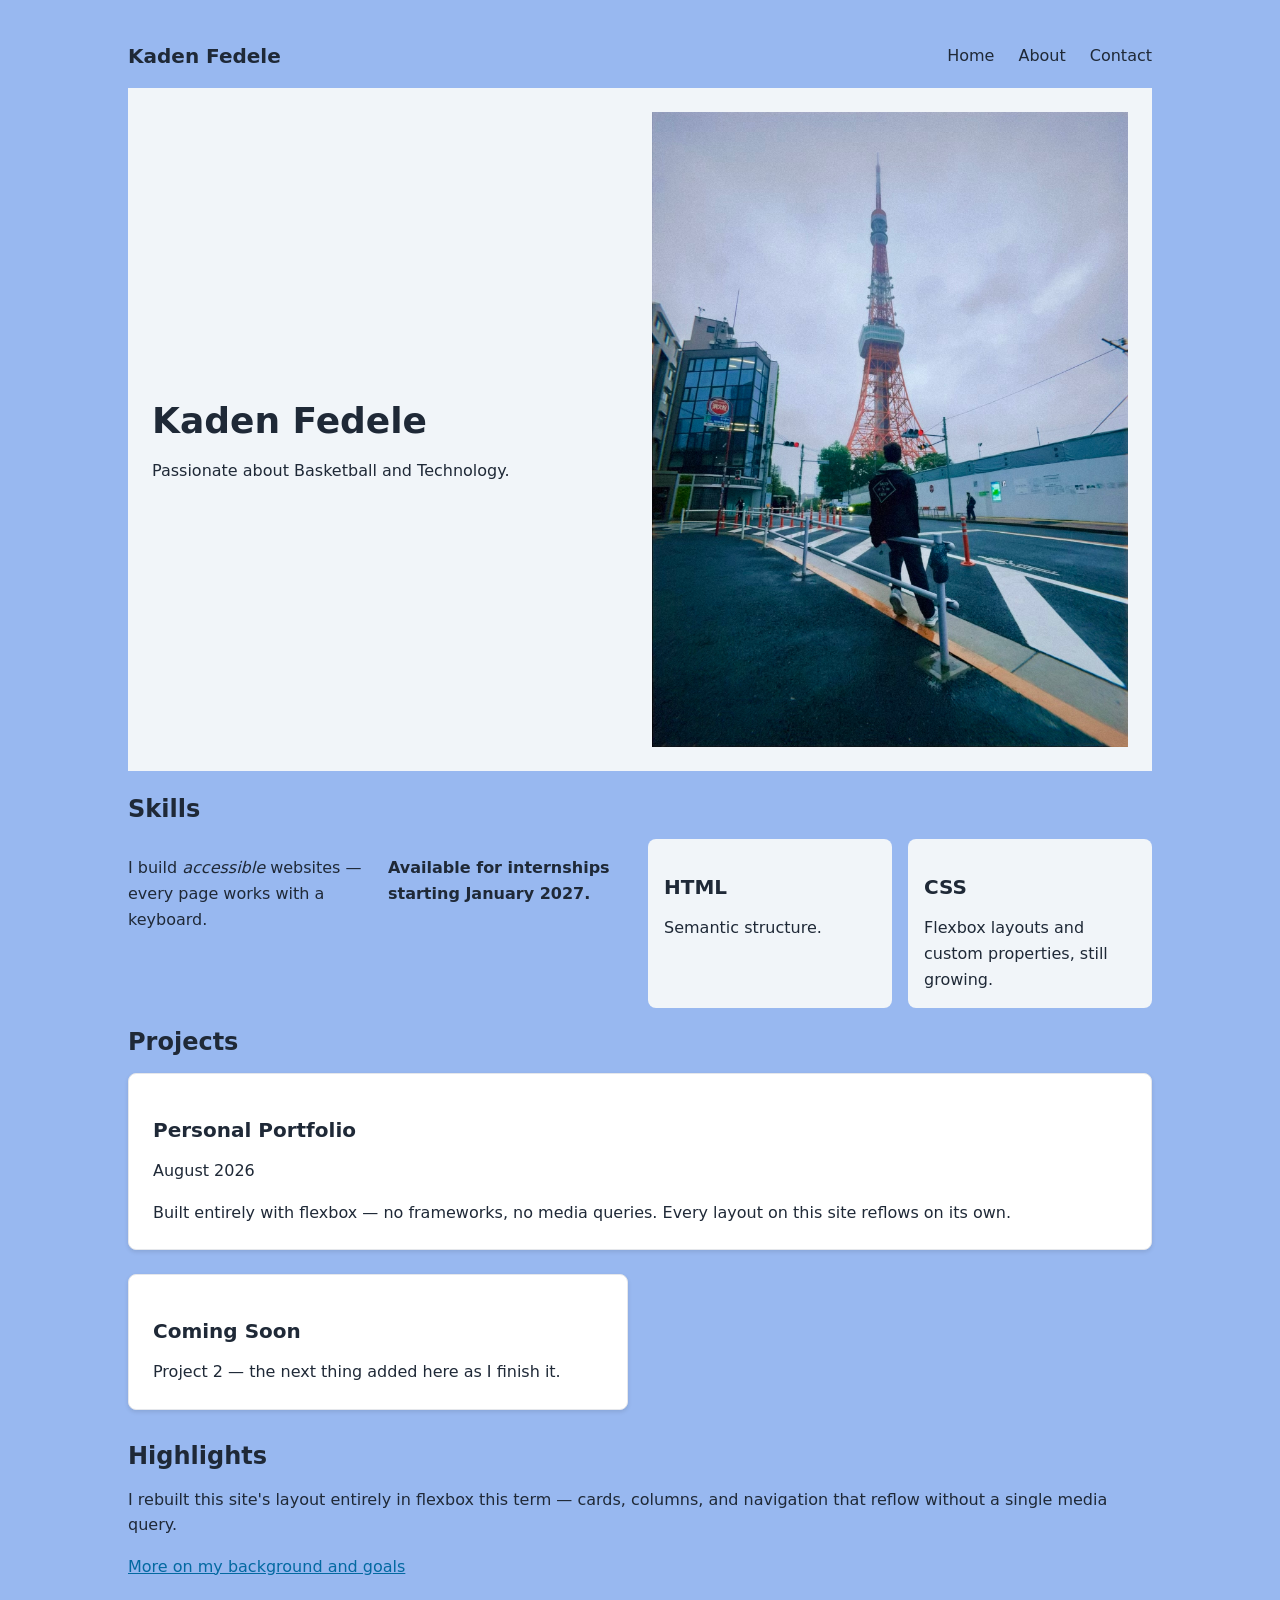
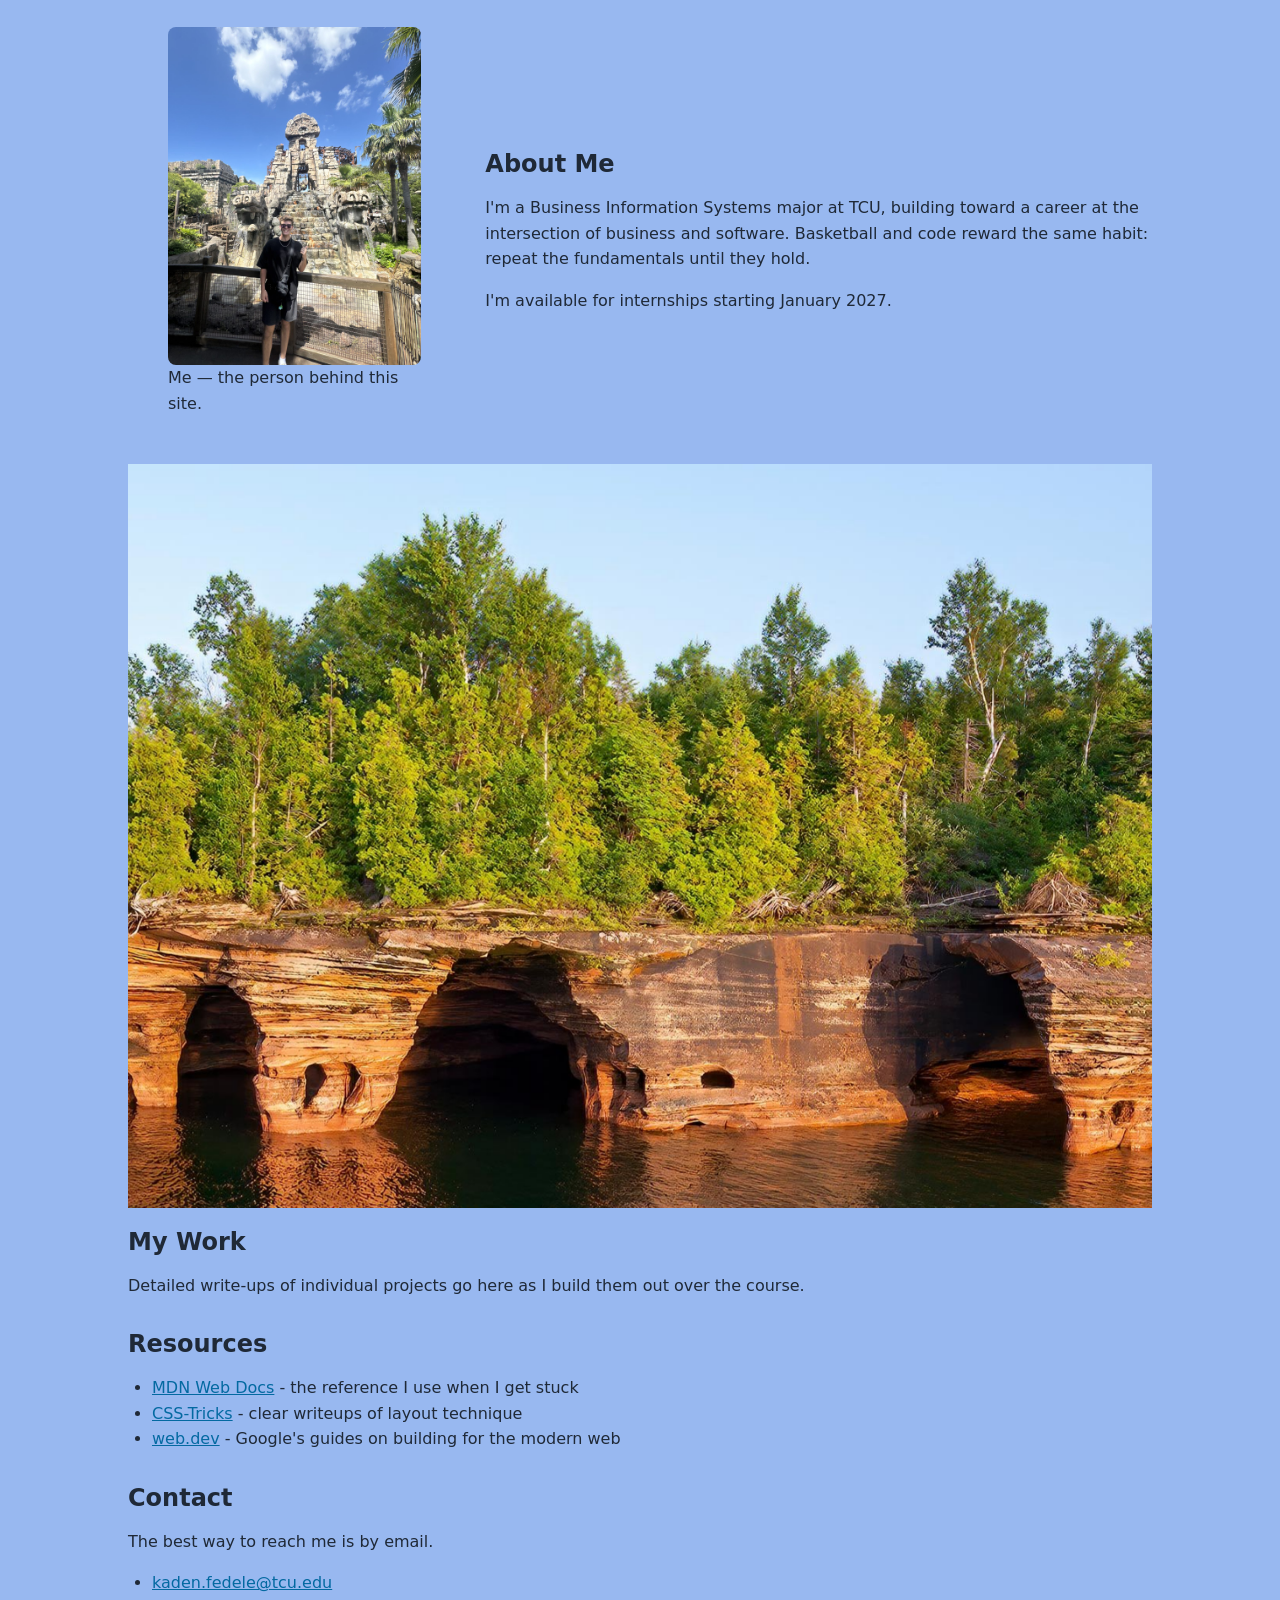
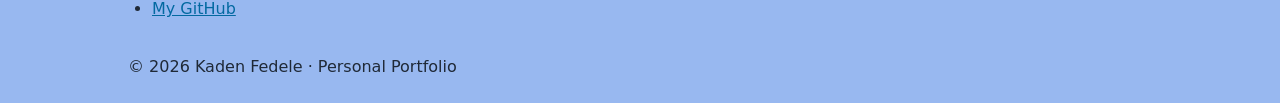
==== commit 03ae7fc2: "picture" ====
--- a/index.html
+++ b/index.html
@@ -71,8 +71,8 @@
         <section class="about">
             <div class="about-image">
                 <figure>
-                    <img src="images/workspace.jpg" alt="A desk with two monitors and a notebook">
-                    <figcaption>My workspace — where most of this site got built.</figcaption>
+                    <img src="images/pictureofme.jpeg" alt="A picture of me">
+                    <figcaption>Me — the person behind this site.</figcaption>
                 </figure>
             </div>
             <div class="about-text">
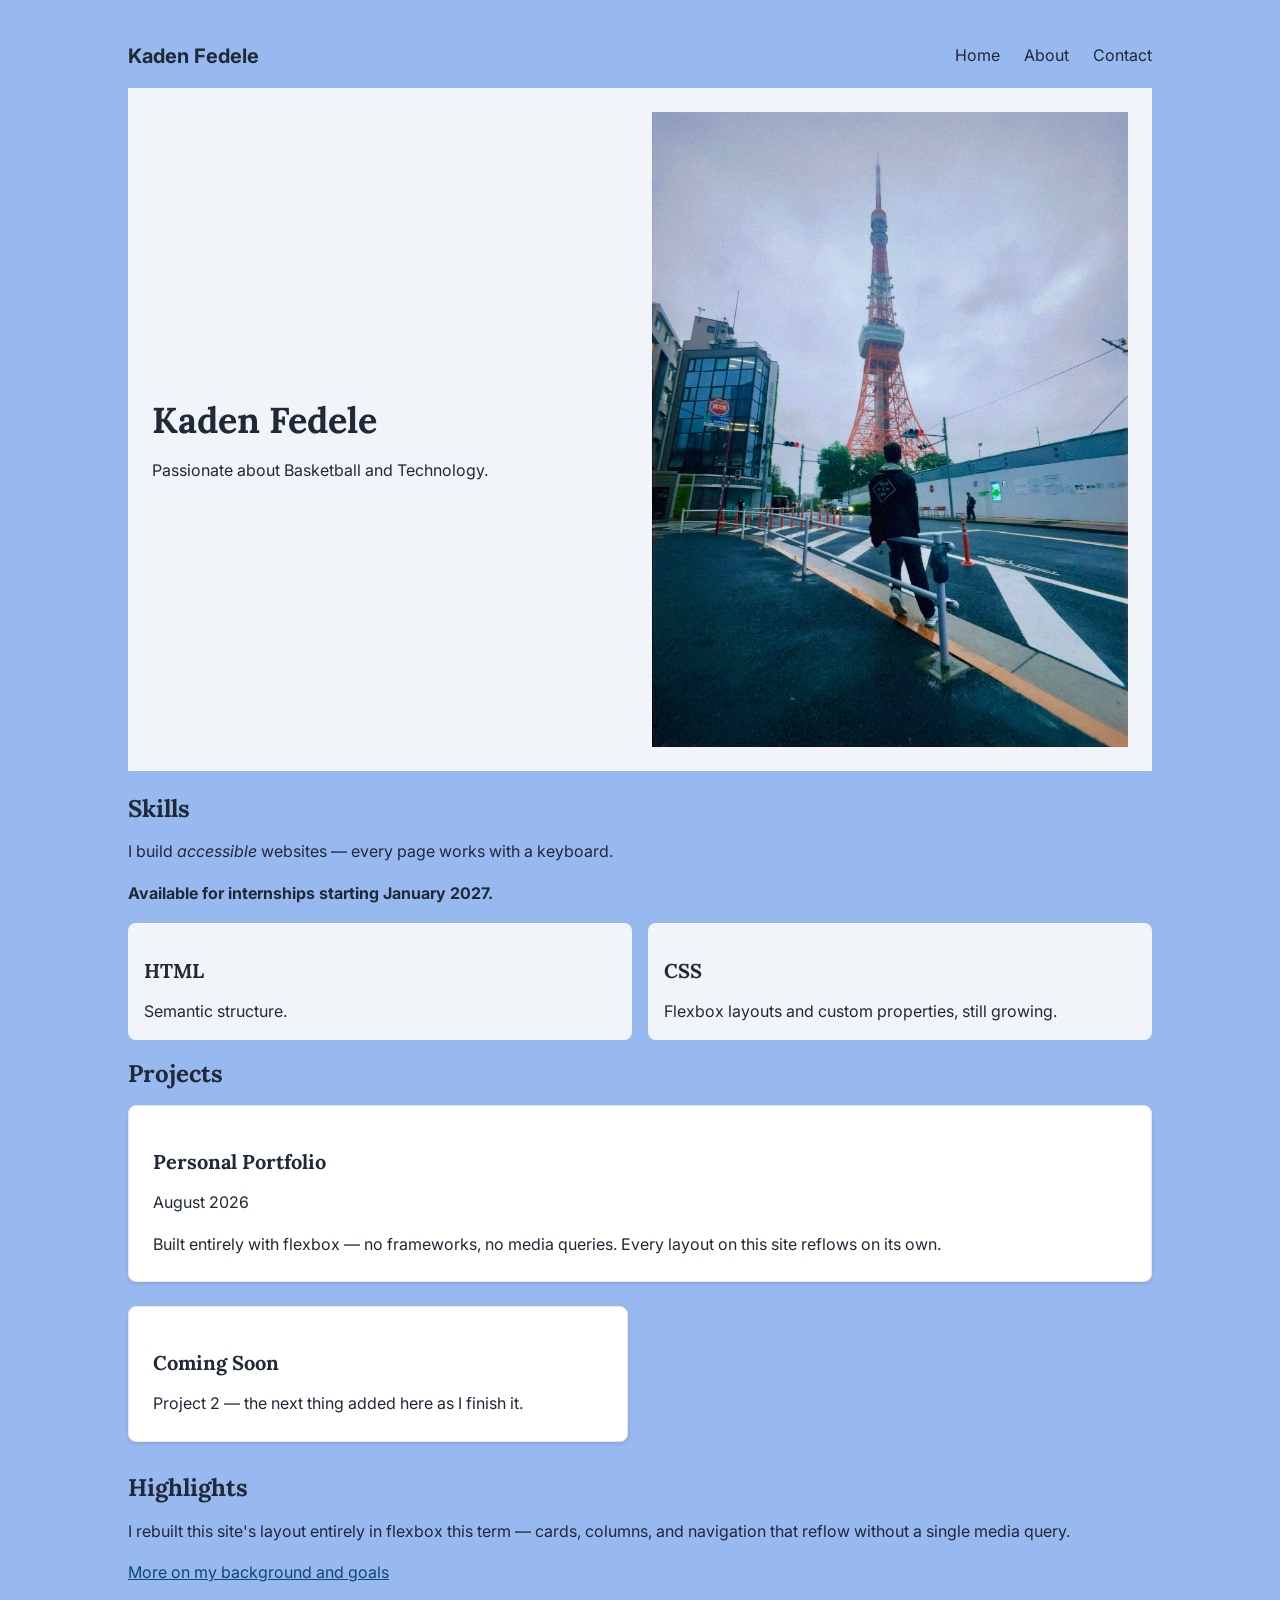
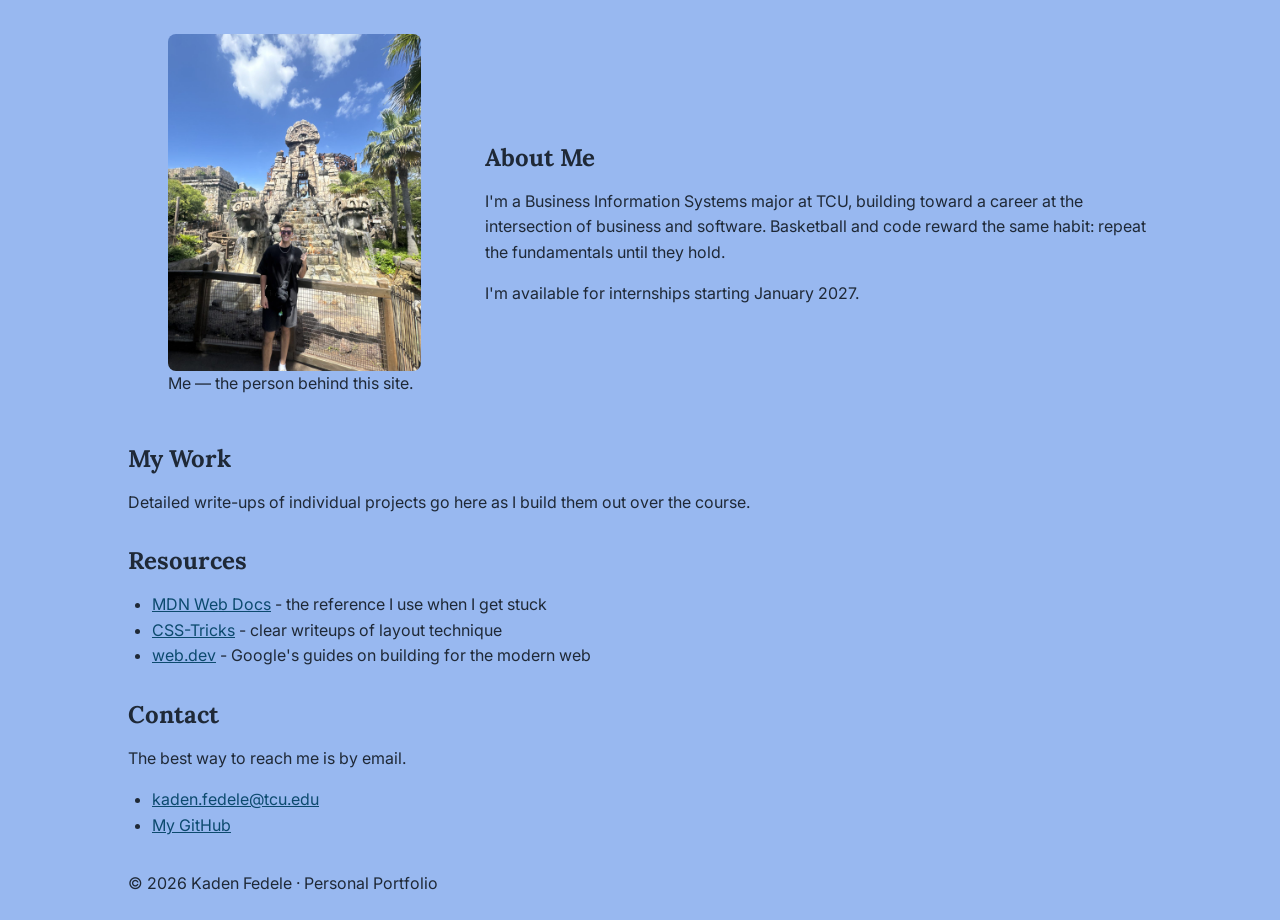
==== commit 66c2eae5: "lab 10/10.5" ====
--- a/index.html
+++ b/index.html
@@ -6,7 +6,7 @@
 <head>
     <meta charset="UTF-8">
     <meta name="viewport" content="width=device-width, initial-scale=1.0">
-    <title>Document</title>
+    <title>Kaden Fedele — Portfolio</title>
     <link rel="stylesheet" href="css/styles.css">
 </head>
 
@@ -33,9 +33,9 @@
     <main>
         <section id="skills">
             <h2>Skills</h2>
+            <p>I build <em>accessible</em> websites — every page works with a keyboard.</p>
+            <p><strong>Available for internships starting January 2027.</strong></p>
             <ul class="skills-grid">
-                <p>I build <em>accessible</em> websites — every page works with a keyboard.</p>
-                <p><strong>Available for internships starting January 2027.</strong></p>
                 <li class="skill-card">
                     <h3>HTML</h3>
                     <p>Semantic structure.</p>
@@ -83,9 +83,6 @@
                 <p>I'm available for internships starting January 2027.</p>
             </div>
         </section>
-        <!-- TODO: screensaver.png pulled out of About — decide where it belongs -->
-        <img src="images/screensaver.png" alt="a picture that captures a moment in nature">
-
         <section>
             <h2 id="work">My Work</h2>
             <p>Detailed write-ups of individual projects go here as I build them out over the course.</p>
--- a/css/styles.css
+++ b/css/styles.css
@@ -1,3 +1,5 @@
+@import url('https://fonts.googleapis.com/css2?family=Inter:wght@400;600&family=Lora:wght@400;700&display=swap');
+
 /* ==========================
    1. RESET
    ========================== */
@@ -24,8 +26,8 @@
     --color-bg: #98b8f0;
     --color-surface: #ffffff;
     --color-text: #1f2937;
-    --color-accent: #0369a1;
-    --color-muted: #6b7280;
+    --color-accent: #0c4a6e;
+    --color-muted: #4b5563;
 
     /* Spacing — a modular scale */
     --space-sm: 0.5rem;
@@ -45,7 +47,8 @@
     --page-width: 64rem;
     --reading-width: 70ch;
 
-    --font-stack: system-ui, 'Segoe UI', Tahoma, sans-serif;
+    --font-stack: 'Inter', system-ui, -apple-system, sans-serif;
+    --font-serif: 'Lora', Georgia, serif;
     --color-surface-alt: #f1f5f9;
     --radius-md: 8px;
     --color-border: #e5e7eb;
@@ -68,12 +71,17 @@
 h2 { font-size: var(--text-h2); line-height: var(--leading-heading); }
 h3 { font-size: var(--text-h3); line-height: var(--leading-heading); }
 
-h1, h2, h3 { margin-bottom: var(--space-sm); }
+h1, h2, h3 { font-family: var(--font-serif); margin-bottom: var(--space-sm); }
 p { margin-bottom: var(--space-md); }
 p:last-child { margin-bottom: 0; }
 
 a { color: var(--color-accent); }
 ul { padding-left: var(--space-lg); }
+
+a:focus-visible {
+    outline: 2px solid var(--color-accent);
+    outline-offset: 2px;
+}
 
 
 /* ==========================
@@ -118,6 +126,7 @@
 nav a {
     color: var(--color-text);
     text-decoration: none;
+    transition: color 0.2s;
 }
 nav a:hover { color: var(--color-accent); }
 
